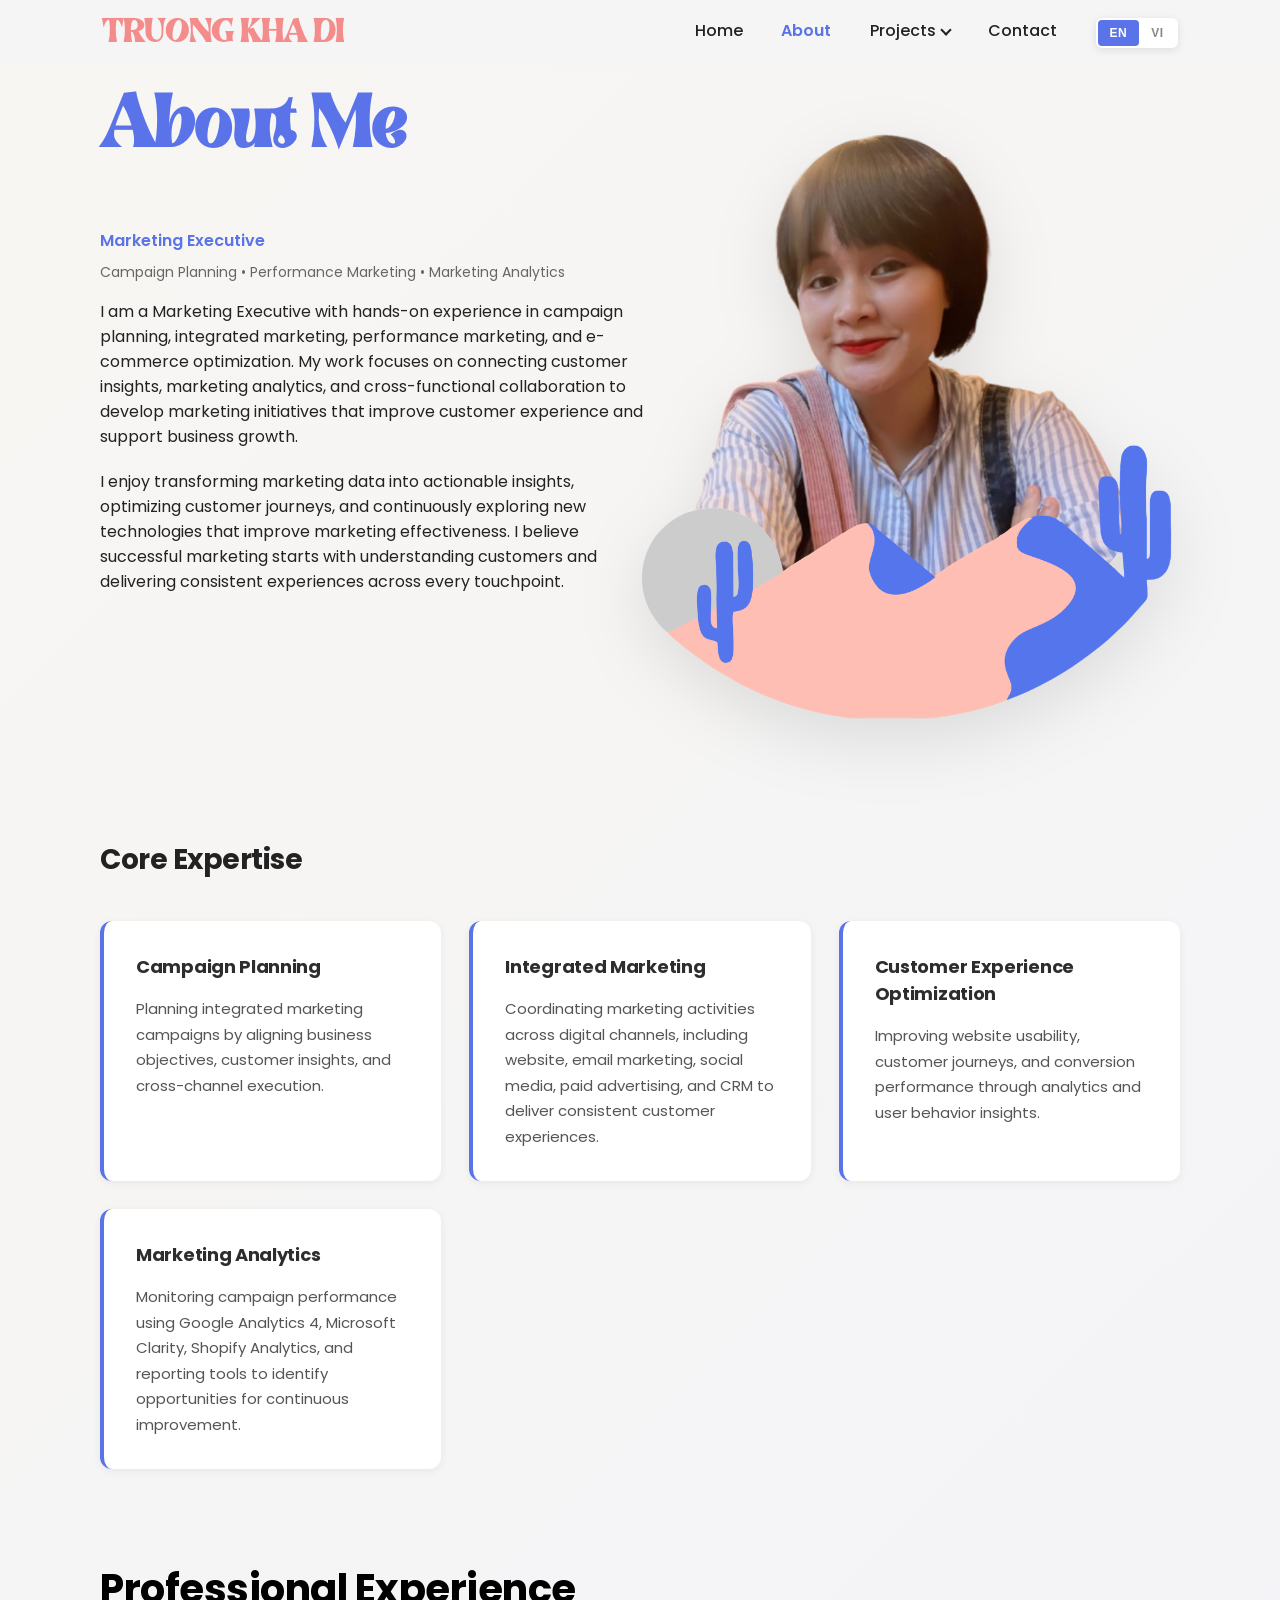
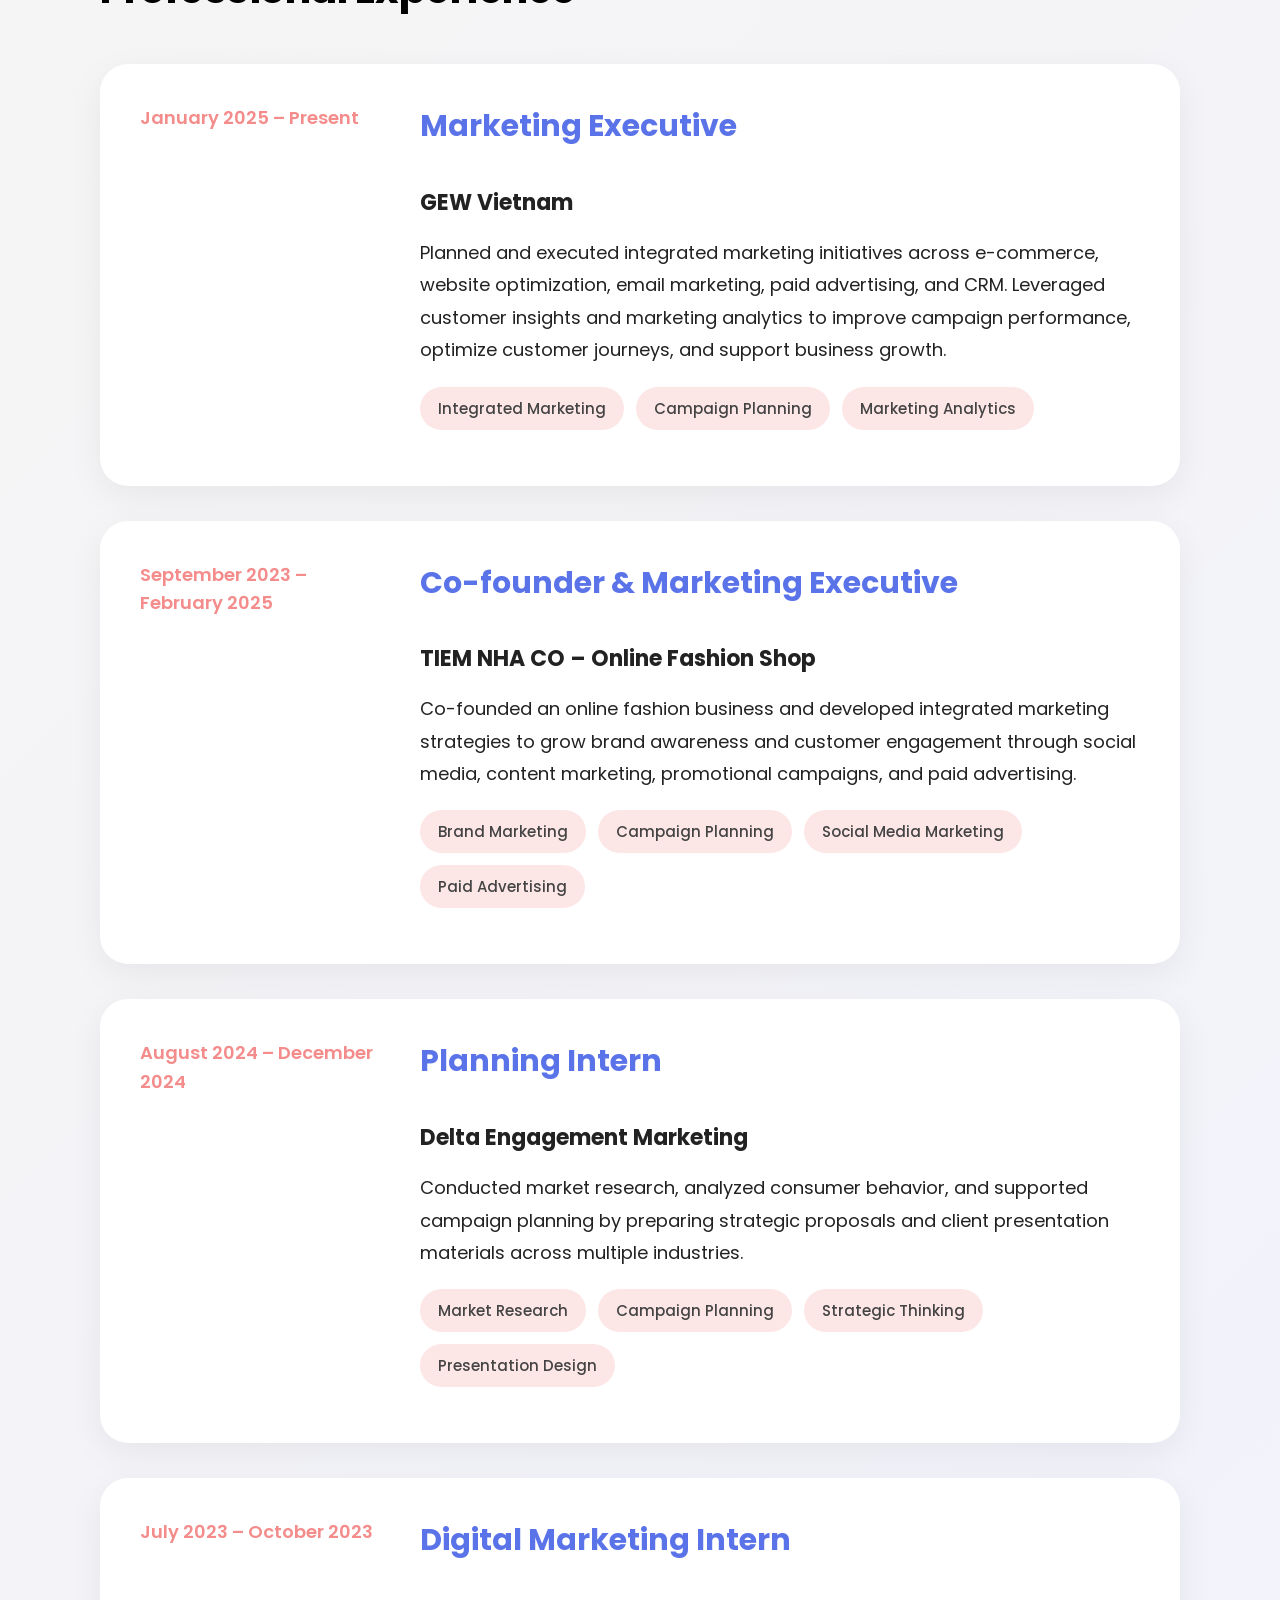
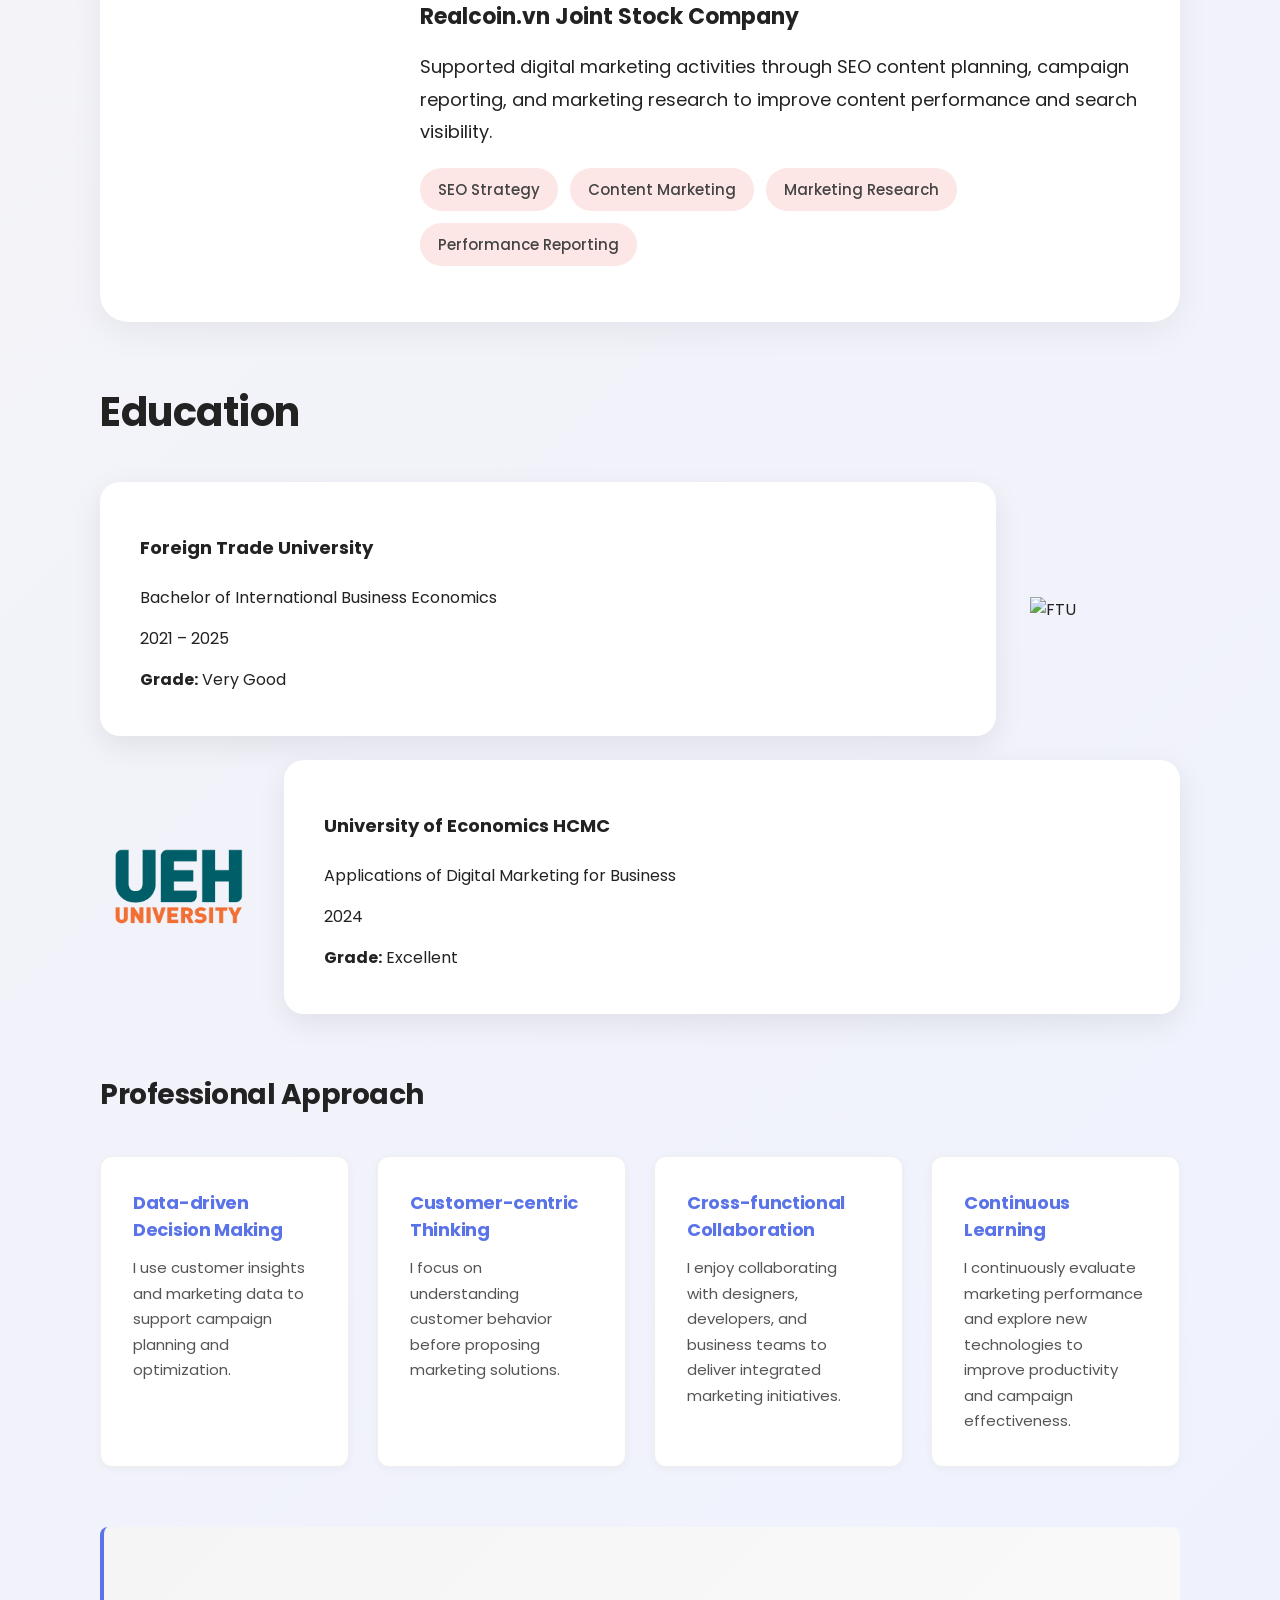
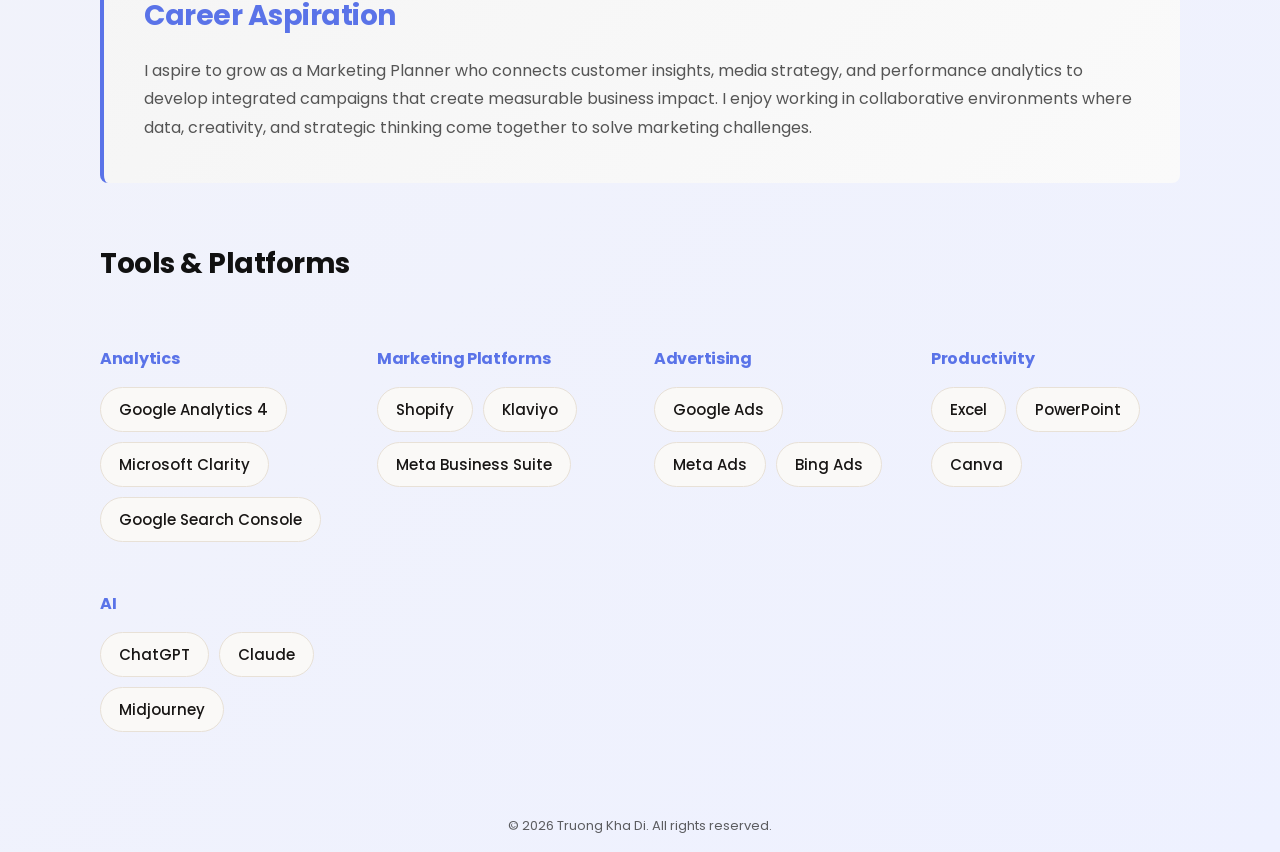
==== html/About.html @ b9c8479e "Add multilingual logo support - display "TRƯƠNG KHẢ DI" in Vietnamese - Added nav.logo to translatio" ====
<!DOCTYPE html>
<html lang="en">

<head>
    <meta charset="UTF-8">
    <title>About | Truong Kha Di</title>
    <meta name="viewport" content="width=device-width, initial-scale=1.0">

    <link rel="stylesheet" href="../css/style.css">
    <link
        href="https://fonts.googleapis.com/css2?family=Playfair+Display:wght@600;800&family=Poppins:wght@300;400;500&display=swap"
        rel="stylesheet">
</head>

<body>

    <header class="header">
        <div class="logo" data-i18n="nav.logo">TRUONG KHA DI</div>
        <nav>
            <a href="../index.html" data-i18n="nav.home">Home</a>
            <a href="About.html" class="active" data-i18n="nav.about">About</a>

            <div class="nav-dropdown">
                <a href="Projects.html" data-i18n="nav.work">Work</a>
                <div class="dropdown-menu">
                    <a href="project/ai-image-creation.html" data-i18n="projects.aiImage">AI Image Creation</a>
                    <a href="project/brand-marketing.html" data-i18n="projects.brandMarketing">Brand Marketing</a>
                    <a href="project/email-marketing.html" data-i18n="projects.emailMarketing">Email Marketing</a>
                    <a href="project/shopify-ux.html" data-i18n="projects.shopifyUx">Shopify &amp; UX/UI</a>
                    <a href="project/meta-marketing.html" data-i18n="projects.metaMarketing">Meta Marketing</a>
                    <a href="project/brand-activation-planning.html" data-i18n="projects.brandActivation">Brand
                        Activation Planning</a>
                </div>
            </div>

            <a href="Contact.html" data-i18n="nav.contact">Contact</a>

            <div class="language-toggle">
                <button id="lang-en" class="active" onclick="window.i18n.setLanguage('en')">EN</button>
                <button id="lang-vi" onclick="window.i18n.setLanguage('vi')">VI</button>
            </div>
        </nav>
    </header>

    <section class="page-section about-page">
        <h1 class="page-title" data-i18n="about.title">About Me</h1>

        <!-- 2. DESCRIPTION + IMAGE -->
        <div class="about-highlight">
            <p class="role" data-i18n="hero.role">Marketing Executive</p>
            <p class="skills" data-i18n="hero.skills">Campaign Planning • Performance Marketing • Marketing Analytics</p>
        </div>

        <section class="about-container">
            <div class="about-text">
                <p data-i18n="about.intro">
                    I am a Marketing Executive specializing in e-commerce, digital marketing, and AI-powered content
                    creation. I enjoy combining creativity with data to build marketing strategies that improve customer
                    experience, strengthen brand presence, and drive measurable business growth.
                </p>

                <p data-i18n="about.experience">
                    My experience spans Shopify management, SEO, email marketing, Meta advertising, campaign planning,
                    and AI-generated visual content. I enjoy learning new technologies and continuously exploring better
                    ways to help brands communicate and grow.
                </p>
            </div>

            <div class="about-img">
                <img src="../images/about.png" alt="About Me">
            </div>
        </section>

        <!-- 3. CORE EXPERTISE -->
        <section class="core-expertise">
            <h3 data-i18n="about.coreExpertise">Core Expertise</h3>

            <div class="expertise-grid">
                <div class="expertise-card">
                    <h4 data-i18n="about.campaignPlanning">Campaign Planning</h4>
                    <p data-i18n="about.campaignPlanningDesc">Planning integrated marketing campaigns by aligning business objectives, customer insights, and cross-channel execution.</p>
                </div>

                <div class="expertise-card">
                    <h4 data-i18n="about.integratedMarketing">Integrated Marketing</h4>
                    <p data-i18n="about.integratedMarketingDesc">Coordinating marketing activities across digital channels, including website, email marketing, social media, paid advertising, and CRM to deliver consistent customer experiences.</p>
                </div>

                <div class="expertise-card">
                    <h4 data-i18n="about.customerExperience">Customer Experience Optimization</h4>
                    <p data-i18n="about.customerExperienceDesc">Improving website usability, customer journeys, and conversion performance through analytics and user behavior insights.</p>
                </div>

                <div class="expertise-card">
                    <h4 data-i18n="about.marketingAnalytics">Marketing Analytics</h4>
                    <p data-i18n="about.marketingAnalyticsDesc">Monitoring campaign performance using Google Analytics 4, Microsoft Clarity, Shopify Analytics, and reporting tools to identify opportunities for continuous improvement.</p>
                </div>
            </div>
        </section>

        <!-- 4. PROFESSIONAL EXPERIENCE (moved up) -->
        <section class="experience">
            <h3 data-i18n="about.professionalExperience">Professional Experience</h3>

            <div class="experience-list">
                <!-- WIGI HAIR -->
                <div class="experience-card">
                    <div class="experience-date" data-i18n="experience.wigiHair.years">
                        January 2025 <br>–<br> Present
                    </div>

                    <div class="experience-content">
                        <h4 data-i18n="experience.wigiHair.role">Marketing Executive</h4>
                        <h5 data-i18n="experience.wigiHair.company">GEW Vietnam</h5>

                        <p data-i18n="experience.wigiHair.description">
                            Planned and executed integrated marketing activities across e-commerce, paid media, website optimization, and CRM. Leveraged marketing analytics and customer behavior insights to optimize campaign performance, improve customer experience, and support business growth.
                        </p>

                        <ul class="experience-skills-wigi">
                            <li>Campaign Planning</li>
                            <li>E-commerce Optimization</li>
                            <li>Marketing Analytics</li>
                        </ul>
                    </div>
                </div>
                <!-- TIEM NHA CO -->
                <div class="experience-card">
                    <div class="experience-date" data-i18n="experience.tiemNhaCo.years">
                        September 2023 <br>–<br> February 2025
                    </div>

                    <div class="experience-content">
                        <h4 data-i18n="experience.tiemNhaCo.role">Co-founder & Marketing Executive</h4>
                        <h5 data-i18n="experience.tiemNhaCo.company">TIEM NHA CO – Online Fashion Shop</h5>

                        <p data-i18n="experience.tiemNhaCo.description">
                            Co-founded and grew an online fashion business by leading marketing strategy, content planning, Facebook marketing, promotional campaigns, and day-to-day e-commerce operations to strengthen brand awareness and customer engagement.
                        </p>

                        <ul class="experience-skills-tiemNhaCo">
                            <li>Facebook & Instagram Growth</li>
                            <li>Content Marketing</li>
                            <li>Paid Advertising</li>
                            <li>Campaign Planning</li>
                        </ul>
                    </div>
                </div>

                <!-- DELTA -->
                <div class="experience-card">
                    <div class="experience-date" data-i18n="experience.delta.years">
                        August 2024 <br>–<br> December 2024
                    </div>

                    <div class="experience-content">
                        <h4 data-i18n="experience.delta.role">Planning Intern</h4>
                        <h5 data-i18n="experience.delta.company">Delta Engagement Marketing</h5>

                        <p data-i18n="experience.delta.description">
                            Conducted market research, analyzed consumer insights, and supported the development of campaign proposals and presentation materials for clients across multiple industries.
                        </p>

                        <ul class="experience-skills-delta">
                            <li>Market Research</li>
                            <li>Campaign Planning</li>
                            <li>Client Proposal</li>
                            <li>Presentation Design</li>
                        </ul>
                    </div>
                </div>

                <!-- REALCOIN -->
                <div class="experience-card">
                    <div class="experience-date" data-i18n="experience.realcoin.years">
                        July 2023 <br>–<br> October 2023
                    </div>

                    <div class="experience-content">
                        <h4 data-i18n="experience.realcoin.role">Digital Marketing Intern</h4>
                        <h5 data-i18n="experience.realcoin.company">Realcoin.vn Joint Stock Company</h5>

                        <p data-i18n="experience.realcoin.description">
                            Produced SEO-focused content, monitored campaign performance, and supported digital marketing activities through content planning and data analysis.
                        </p>

                        <ul class="experience-skills-realcoin">
                            <li>SEO Content</li>
                            <li>Data Analysis</li>
                            <li>Content Writing</li>
                            <li>Marketing Research</li>
                        </ul>
                    </div>
                </div>

            </div>
        </section>

        <!-- 5. EDUCATION -->
        <section class="education">
            <h3 data-i18n="education.title">Education</h3>

            <div class="education-row">
                <div class="education-content">
                    <h4 data-i18n="education.ftu.name">Foreign Trade University</h4>
                    <p data-i18n="education.ftu.degree">Bachelor of International Business Economics</p>
                    <span data-i18n="education.ftu.years">2021 – 2025</span>
                    <p class="grade"><strong data-i18n="other.grade">Grade:</strong> <span
                            data-i18n="education.ftu.grade">Very Good</span></p>
                </div>

                <div class="education-logo">
                    <img src="../images/ftu-logo.png" alt="FTU">
                </div>
            </div>

            <div class="education-row reverse">
                <div class="education-content">
                    <h4 data-i18n="education.ueh.name">University of Economics HCMC</h4>
                    <p data-i18n="education.ueh.degree">Applications of Digital Marketing for Business</p>
                    <span data-i18n="education.ueh.years">2024</span>
                    <p class="grade"><strong data-i18n="other.grade">Grade:</strong> <span
                            data-i18n="education.ueh.grade">Excellent</span></p>
                </div>

                <div class="education-logo">
                    <img src="../images/ueh-logo.png" alt="UEH">
                </div>
            </div>
        </section>

        <!-- 6. HOW I WORK -->
        <section class="how-i-work">
            <h3 data-i18n="about.howIWork">How I Work</h3>

            <div class="how-i-work-grid">
                <div class="how-i-work-card">
                    <h4 data-i18n="about.dataInformedThinking">Data-informed Thinking</h4>
                    <p data-i18n="about.dataInformedThinkingDesc">I use customer and campaign data to support marketing decisions.</p>
                </div>

                <div class="how-i-work-card">
                    <h4 data-i18n="about.customerFirstMindset">Customer-first Mindset</h4>
                    <p data-i18n="about.customerFirstMindsetDesc">I focus on understanding customer behavior before proposing solutions.</p>
                </div>

                <div class="how-i-work-card">
                    <h4 data-i18n="about.crossFunctionalCollaboration">Cross-functional Collaboration</h4>
                    <p data-i18n="about.crossFunctionalCollaborationDesc">I enjoy working with designers, developers, and business teams to deliver integrated campaigns.</p>
                </div>

                <div class="how-i-work-card">
                    <h4 data-i18n="about.continuousImprovement">Continuous Improvement</h4>
                    <p data-i18n="about.continuousImprovementDesc">I continuously evaluate campaign performance and explore new technologies to improve marketing effectiveness.</p>
                </div>
            </div>
        </section>

        <!-- 7. CAREER ASPIRATION -->
        <section class="career-aspiration">
            <h3 data-i18n="about.careerAspiration">Career Aspiration</h3>
            <p data-i18n="about.careerAspirationDesc">I aspire to grow as a Marketing Planner who connects customer insights, media strategy, and performance analytics to develop integrated campaigns that create measurable business impact. I enjoy working in collaborative environments where data, creativity, and strategic thinking come together to solve marketing challenges.</p>
        </section>

        <!-- 8. TOOLS & PLATFORMS -->
        <section class="software">
            <h3 data-i18n="software.title">Tools & Platforms</h3>

            <div class="software-grid">

                <!-- Analytics -->
                <div class="software-category">
                    <h4 data-i18n="software.analytics">Analytics</h4>
                    <div class="tool-tags">
                        <span class="tool-tag">Google Analytics 4</span>
                        <span class="tool-tag">Microsoft Clarity</span>
                        <span class="tool-tag">Google Search Console</span>
                    </div>
                </div>

                <!-- Marketing Platforms -->
                <div class="software-category">
                    <h4 data-i18n="software.marketingPlatforms">Marketing Platforms</h4>
                    <div class="tool-tags">
                        <span class="tool-tag">Shopify</span>
                        <span class="tool-tag">Klaviyo</span>
                        <span class="tool-tag">Meta Business Suite</span>
                    </div>
                </div>

                <!-- Advertising -->
                <div class="software-category">
                    <h4 data-i18n="software.advertising">Advertising</h4>
                    <div class="tool-tags">
                        <span class="tool-tag">Google Ads</span>
                        <span class="tool-tag">Meta Ads</span>
                        <span class="tool-tag">Bing Ads</span>
                    </div>
                </div>

                <!-- Productivity -->
                <div class="software-category">
                    <h4 data-i18n="software.productivity">Productivity</h4>
                    <div class="tool-tags">
                        <span class="tool-tag">Excel</span>
                        <span class="tool-tag">PowerPoint</span>
                        <span class="tool-tag">Canva</span>
                    </div>
                </div>

                <!-- AI -->
                <div class="software-category">
                    <h4 data-i18n="software.ai">AI</h4>
                    <div class="tool-tags">
                        <span class="tool-tag">ChatGPT</span>
                        <span class="tool-tag">Claude</span>
                        <span class="tool-tag">Midjourney</span>
                    </div>
                </div>

            </div>
        </section>

    </section>

    <footer data-i18n="footer.copyright">
        © 2026 Truong Kha Di. All rights reserved.
    </footer>

    <script src="../js/i18n.js"></script>
    <script src="../js/script.js"></script>

</body>

</html>
---- css/style.css ----
@import url('https://fonts.googleapis.com/css2?family=Poppins:wght@400;500;600;700&family=Roboto:wght@400;500;600;700&family=Noto+Sans:wght@400;500;600;700&family=Noto+Sans+JP:wght@400;500;600;700&display=swap');

@font-face {
    font-family: 'Brasika';
    src: url('../font/DFVN Brasika Display.otf') format('opentype');
    font-weight: normal;
    font-style: normal;
}

/* Vietnamese font support */
html[data-language="vi"],
html[lang="vi"] {
    font-family: 'Roboto', -apple-system, BlinkMacSystemFont, 'Segoe UI', 'Helvetica Neue', Arial, sans-serif;
}

html[data-language="vi"] body,
html[lang="vi"] body {
    font-family: 'Roboto', -apple-system, BlinkMacSystemFont, 'Segoe UI', 'Helvetica Neue', Arial, sans-serif;
}

html[data-language="vi"] h1,
html[data-language="vi"] h2,
html[data-language="vi"] h3,
html[data-language="vi"] h4,
html[data-language="vi"] h5,
html[data-language="vi"] h6,
html[lang="vi"] h1,
html[lang="vi"] h2,
html[lang="vi"] h3,
html[lang="vi"] h4,
html[lang="vi"] h5,
html[lang="vi"] h6 {
    font-family: 'Roboto', -apple-system, BlinkMacSystemFont, 'Segoe UI', 'Helvetica Neue', Arial, sans-serif;
}

/* Keep Brasika font for these specific elements */
html[data-language="vi"] .logo,
html[lang="vi"] .logo,
html[data-language="vi"] .page-section .page-title,
html[lang="vi"] .page-section .page-title,
html[data-language="vi"] .contact-page .page-title,
html[lang="vi"] .contact-page .page-title,
html[data-language="vi"] .about-page .page-title,
html[lang="vi"] .about-page .page-title,
html[data-language="vi"] .portfolio-stack h1,
html[lang="vi"] .portfolio-stack h1,
html[data-language="vi"] .portfolio-stack h2,
html[lang="vi"] .portfolio-stack h2,
html[data-language="vi"] .portfolio-stack h3,
html[lang="vi"] .portfolio-stack h3 {
    font-family: 'Brasika', sans-serif !important;
}

.header {
    position: fixed;
    top: 0;
    left: 0;
    width: 100%;
    z-index: 9999;

    background: #f5f5f5;

    display: flex;
    justify-content: space-between;
    align-items: center;

    padding: 10px 8%;
    box-sizing: border-box;
}

body {
    padding-top: 50px;
}

@media (max-width: 768px) {

    .header {
        padding: 12px 16px 12px 0;
        flex-direction: column;
        align-items: flex-start;
        gap: 12px;
        background: #f5f5f5;
    }

    .logo {
        font-size: 18px;
        width: 100%;
        padding-left: 16px;
        margin: 0;
    }

    nav {
        display: flex;
        gap: 10px;
        flex-wrap: nowrap;
        width: 100%;
        margin: 0;
        padding-left: 16px;
        margin-bottom: 0;
        font-size: 13px;
        justify-content: flex-start;
    }

    nav a {
        white-space: nowrap;
        font-size: 13px;
        padding: 0 6px;
    }

    .nav-dropdown > a {
        gap: 4px;
    }

    body {
        padding-top: 140px;
    }

    /* Mobile dropdown flows inline instead of floating */
    .nav-dropdown {
        width: auto;
    }

    .dropdown-menu {
        position: static;
        min-width: 0;
        margin-top: 0;
        box-shadow: none;
        background: transparent;
        padding: 0;

        max-height: 0;
        overflow: hidden;
        opacity: 1;
        visibility: visible;
        transform: none;
        transition: max-height 0.3s ease;
    }

    .nav-dropdown.open .dropdown-menu {
        max-height: 500px;
        transform: none;
    }

    .dropdown-menu a {
        padding: 6px 0 6px 14px;
        font-size: 14px;
    }

    .dropdown-menu a:hover {
        background: transparent;
        color: #5a73e8;
    }
}

* {
    box-sizing: border-box;
    padding: 0;
}

img {
    max-width: 100%;
    display: block;
}

body {
    margin: 0;
    font-family: 'Poppins', sans-serif;
    background: linear-gradient(135deg, #f8f6f2, #eef1ff);
    color: #222;
    overflow-x: hidden;
    min-height: 100vh;
    display: flex;
    flex-direction: column;
}

html[data-language="vi"] body,
html[lang="vi"] body {
    font-family: 'Roboto', sans-serif !important;
}

/* HEADER */
header {
    display: grid;
    grid-template-columns: 1fr auto;
    align-items: center;
    padding: 30px clamp(20px, 4vw, 50px);
}

nav {
    display: flex;
    gap: clamp(16px, 3vw, 40px);
    flex-wrap: wrap;
    justify-content: flex-end;
}

.logo {
    font-family: 'Brasika';
    font-size: 26px;
    font-weight: 800;
    color: #f58c8c;
    padding-left: 0;
}

nav a {
    text-decoration: none;
    color: #222;
    font-weight: 500;
    padding-right: 0;
    white-space: nowrap;
}

nav a:hover {
    color: #5a73e8;
}

/* ACTIVE NAV STATE */
nav a.active,
.nav-dropdown > a.active {
    color: #5a73e8;
    font-weight: 600;
}

/* WORK DROPDOWN */
.nav-dropdown {
    position: relative;
}

.nav-dropdown > a {
    display: inline-flex;
    align-items: center;
    gap: 6px;
    cursor: pointer;
}

.nav-dropdown > a::after {
    content: "";
    width: 6px;
    height: 6px;
    border-right: 2px solid currentColor;
    border-bottom: 2px solid currentColor;
    transform: rotate(45deg);
    transition: transform 0.3s ease;
}

.dropdown-menu {
    position: absolute;
    top: 100%;
    left: 0;
    min-width: 220px;
    background: #f5f5f5;
    border-radius: 12px;
    box-shadow: 0 15px 40px rgba(0, 0, 0, 0.12);
    padding: 8px 0;
    margin-top: 12px;

    display: flex;
    flex-direction: column;

    opacity: 0;
    visibility: hidden;
    transform: translateY(-8px);
    transition: opacity 0.3s ease, transform 0.3s ease, visibility 0.3s;
    z-index: 10000;
}

.dropdown-menu a {
    padding: 10px 20px;
    white-space: nowrap;
    font-weight: 500;
}

.dropdown-menu a:hover {
    background: #eef1ff;
}

/* Desktop: open on hover */
@media (min-width: 769px) {
    .nav-dropdown:hover .dropdown-menu {
        opacity: 1;
        visibility: visible;
        transform: translateY(0);
    }

    .nav-dropdown:hover > a::after {
        transform: rotate(-135deg);
    }
}

/* Mobile: open when toggled via class */
.nav-dropdown.open .dropdown-menu {
    opacity: 1;
    visibility: visible;
    transform: translateY(0);
}

.nav-dropdown.open > a::after {
    transform: rotate(-135deg);
}

/* HERO */
.hero {
    display: grid;
    grid-template-columns: minmax(360px, 0.85fr) minmax(0, 1.15fr);
    align-items: center;
    min-height: 90vh;
    margin: 0 auto;
    max-width: 1360px;
    gap: clamp(12px, 2vw, 32px);
    padding: 0 clamp(20px, 3vw, 44px) 20px;
}

.hero-text {
    display: flex;
    flex-direction: column;
    gap: 24px;
    width: 100%;
    max-width: 640px;
    justify-self: start;
    transform: translateY(0px);
}

.portfolio-stack {
    display: flex;
    flex-direction: column;
    width: 100%;
    max-width: 100%;
}

.portfolio-stack h1,
.portfolio-stack h2,
.portfolio-stack h3 {
    font-family: 'Brasika';
    font-size: clamp(56px, 5.8vw, 104px);
    line-height: 1.0;
    margin: 0;
    white-space: nowrap;
}

.portfolio-stack h1 {
    color: #f58c8c;
}

.portfolio-stack h2 {
    color: transparent;
    -webkit-text-stroke: 2px #7c8df0;
    margin-top: 18px;
}

.portfolio-stack h3 {
    color: transparent;
    -webkit-text-stroke: 2px #7c8df0;
    margin-top: 18px;
}

.description {
    font-size: 16px;
    line-height: 1.6;
    margin: 0;
}

.hero-highlight {
    display: flex;
    flex-direction: column;
    gap: 8px;
    margin: 8px 0;
}

.hero-highlight .role {
    font-size: 16px;
    font-weight: 600;
    margin: 0;
    color: #5a73e8;
}

.hero-highlight .skills {
    font-size: 14px;
    line-height: 1.6;
    margin: 0;
    color: #666;
}

.btn {
    display: inline-flex;
    justify-content: center;
    width: 100%;
    max-width: 640px;

    padding: 12px 30px;
    background: #5a73e8;
    color: white;

    text-decoration: none;
    border-radius: 30px;
    text-align: center;
    font-weight: bold;
    transition: 0.3s;
}

.btn:hover {
    background: #f58c8c;
    font-weight: bold;
}

.hero-img {
    justify-self: center;
    align-self: center;
    max-width: 460px;
    width: 100%;
    transform: translate(8px, 0px);
}

.hero-img img {
    width: 100%;
    height: auto;
    object-fit: contain;
    margin-top: 15px;
}

footer {
    padding: 12px clamp(20px, 4vw, 50px) 16px;
    text-align: center;
    color: rgba(34, 34, 34, 0.72);
    font-size: 13px;
    margin-top: auto;
    width: 100%;
}

/* PAGE GENERAL */
.page-section {
    padding: 50px 100px 0px;
}

.page-section .page-title {
    font-family: 'Brasika';
    font-size: 60px;
    margin-bottom: 16px;
    color: #5a73e8;
    transform: translateY(-28px);
    margin-top: 0px;
}

.contact-page {
    padding: 50px 100px 12px;
}

.contact-page .page-title {
    margin-bottom: 16px;
    transform: translateY(-28px);
}

.about-page {
    padding: 50px 100px 12px;
}

.about-page .page-title {
    margin-bottom: 16px;
    transform: translateY(-28px);
}

/* ABOUT */
.about-container {
    display: grid;
    grid-template-columns: 1.05fr 0.95fr;
    gap: 36px;
    align-items: start;
}

.about-text p {
    margin-bottom: 20px;
}

.about-highlight {
    display: flex;
    flex-direction: column;
    gap: 8px;
    margin-top: 24px;
}

.about-highlight .role {
    font-size: 16px;
    font-weight: 600;
    margin: 0;
    color: #5a73e8;
}

.about-highlight .skills {
    font-size: 14px;
    line-height: 1.6;
    margin: 0;
    color: #666;
}

.skills ul {
    list-style: none;
    padding: 0;
}

.skills li {
    margin-bottom: 10px;
    background: #f58c8c;
    color: white;
    padding: 8px 15px;
    display: inline-block;
    border-radius: 20px;
    margin-right: 10px;
}

.about-img img {
    width: min(100%, 840px);
    border-radius: 0;
    box-shadow: none;
    filter: drop-shadow(0 18px 28px rgba(0, 0, 0, 0.10));
    height: auto;
    object-fit: contain;
    transform: translate(-30px, -150px) scale(1.18);
    transform-origin: top center;
}

/* PROJECTS */
.projects-grid {
    display: grid;
    grid-template-columns: repeat(3, 1fr);
    gap: 40px;
}

.project-card {
    background: white;
    padding: 30px;
    border-radius: 20px;
    box-shadow: 0 15px 40px rgba(0, 0, 0, 0.08);
    transition: 0.3s;
}

.project-card:hover {
    transform: translateY(-10px);
}

.project-card h3 {
    color: #f58c8c;
}

/* CONTACT */
.contact-container {
    display: grid;
    grid-template-columns: 1fr 1fr;
    gap: 60px;
    align-items: start;
}

.contact-info h2 {
    margin-bottom: 20px;
}

.info-item {
    margin-bottom: 20px;
}

.social-links a {
    display: inline-block;
    margin-right: 15px;
    text-decoration: none;
    color: #5a73e8;
    font-weight: 500;
}

.social-links a:hover {
    color: #f58c8c;
}

.email-link {
    text-decoration: none;
    color: #5a73e8;
    font-weight: 500;
    transition: color 0.3s ease;
}

.email-link:hover {
    color: #f58c8c;
}

/* FORM */
.contact-form form {
    display: flex;
    flex-direction: column;
}

.contact-form input,
.contact-form textarea {
    margin-bottom: 20px;
    padding: 15px;
    border-radius: 15px;
    border: 1px solid #ddd;
    font-family: 'Poppins', sans-serif;
}

html[data-language="vi"] .contact-form input,
html[data-language="vi"] .contact-form textarea,
html[lang="vi"] .contact-form input,
html[lang="vi"] .contact-form textarea {
    font-family: 'Roboto', sans-serif !important;
}

.contact-form button {
    padding: 15px;
    border: none;
    border-radius: 30px;
    background: #5a73e8;
    color: white;
    font-size: 16px;
    cursor: pointer;
    transition: 0.3s;
}

.contact-form button:hover {
    background: #f58c8c;
}

@media (max-width: 1024px) {
    .hero {
        min-height: auto;
        padding: 0 clamp(20px, 3vw, 40px) 36px;
        gap: 28px;
    }

    .hero-text {
        max-width: 100%;
        gap: 20px;
        transform: none;
    }

    .hero-img img {
        width: min(100%, 460px);
    }

    .page-section {
        padding: 64px clamp(20px, 4vw, 48px);
    }

    .contact-page {
        padding: 24px clamp(20px, 4vw, 48px) 12px;
    }

    .contact-page .page-title {
        margin-bottom: 14px;
        transform: translateY(-22px);
    }

    .about-page {
        padding: 24px clamp(20px, 4vw, 48px) 12px;
    }

    .about-page .page-title {
        margin-bottom: 14px;
        transform: translateY(-22px);
    }

    .about-container,
    .contact-container {
        gap: 40px;
    }

    .projects-grid {
        grid-template-columns: repeat(2, minmax(0, 1fr));
    }
}

@media (max-width: 768px) {
    header {
        grid-template-columns: 1fr;
        justify-items: center;
        gap: 14px;
        padding: 22px 16px;
    }

    nav {
        justify-content: center;
        gap: 14px 22px;
    }

    .logo {
        font-size: 24px;
    }

    .hero {
        grid-template-columns: 1fr;
        gap: 28px;
        padding: 24px 16px 44px;
        text-align: center;
    }

    .hero-text {
        width: 100%;
        align-items: center;
        text-align: center;
        margin: 0 auto;
        transform: none;
    }

    .portfolio-stack {
        align-items: center;
        text-align: center;
    }

    .portfolio-stack h1,
    .portfolio-stack h2,
    .portfolio-stack h3 {
        font-size: clamp(40px, 12vw, 72px);
        white-space: normal;
        width: 100%;
        text-align: center;
    }

    .description {
        max-width: 36ch;
    }

    .btn {
        align-self: center;
        width: 100%;
        max-width: 360px;
    }

    .hero-img {
        justify-self: center;
        transform: none;
    }

    .hero-img img {
        width: min(92vw, 420px);
    }

    .page-section {
        padding: 16px 16px;
    }

    .contact-page {
        padding: 16px 16px 10px;
    }

    .page-title {
        font-size: clamp(34px, 8vw, 52px);
        margin-bottom: 28px;
    }

    .contact-page .page-title {
        margin-bottom: 12px;
        transform: translateY(-16px);
    }

    .about-page {
        padding: 16px 16px 10px;
    }

    .about-page .page-title {
        margin-bottom: 12px;
        transform: translateY(-16px);
    }

    .about-container,
    .contact-container,
    .projects-grid {
        grid-template-columns: 1fr;
    }

    .about-img {
        justify-self: center;
    }

    .about-img img {
        width: min(100%, 560px);
        transform: translateY(-30px) scale(1.02);
    }

    .skills li {
        margin-right: 8px;
        margin-bottom: 8px;
    }

    .social-links {
        display: flex;
        flex-wrap: wrap;
        gap: 12px 18px;
    }

    .social-links a {
        margin-right: 0;
    }

    .project-card {
        padding: 24px;
    }
}

/* CORE EXPERTISE */
.core-expertise {
    margin-top: 60px;
    margin-bottom: 60px;
}

.core-expertise h3 {
    font-size: 28px;
    font-weight: 700;
    margin-bottom: 40px;
    letter-spacing: -0.5px;
}

.expertise-grid {
    display: grid;
    grid-template-columns: repeat(auto-fit, minmax(260px, 1fr));
    gap: 28px;
}

.expertise-card {
    padding: 32px;
    border: none;
    border-radius: 12px;
    background: #ffffff;
    border-left: 4px solid #5a73e8;
    box-shadow: 0 2px 8px rgba(0, 0, 0, 0.06);
    transition: all 0.3s ease;
}

.expertise-card:hover {
    box-shadow: 0 8px 16px rgba(0, 0, 0, 0.1);
    transform: translateY(-2px);
}

.expertise-card h4 {
    font-size: 18px;
    font-weight: 700;
    margin: 0 0 16px 0;
    color: #2d2d2d;
    letter-spacing: -0.3px;
}

.expertise-card p {
    font-size: 15px;
    line-height: 1.7;
    margin: 0;
    color: #555;
}

/* HOW I WORK */
.how-i-work {
    margin-top: 60px;
    margin-bottom: 60px;
}

.how-i-work h3 {
    font-size: 28px;
    font-weight: 700;
    margin-bottom: 40px;
    letter-spacing: -0.5px;
}

.how-i-work-grid {
    display: grid;
    grid-template-columns: repeat(auto-fit, minmax(240px, 1fr));
    gap: 28px;
}

.how-i-work-card {
    padding: 32px;
    background: #ffffff;
    border-radius: 12px;
    border: 1px solid #f0f0f0;
    box-shadow: 0 2px 8px rgba(0, 0, 0, 0.04);
    transition: all 0.3s ease;
    display: flex;
    flex-direction: column;
    align-items: flex-start;
}

.how-i-work-card:hover {
    box-shadow: 0 8px 16px rgba(90, 115, 232, 0.12);
    border-color: #5a73e8;
}

.how-i-work-card h4 {
    font-size: 18px;
    font-weight: 700;
    margin: 0 0 12px 0;
    color: #5a73e8;
    letter-spacing: -0.3px;
}

.how-i-work-card p {
    font-size: 15px;
    line-height: 1.7;
    margin: 0;
    color: #555;
    text-align: left;
}

/* CAREER ASPIRATION */
.career-aspiration {
    margin-top: 60px;
    margin-bottom: 60px;
    padding: 40px;
    background: linear-gradient(135deg, #f5f5f5 0%, #fafafa 100%);
    border-left: 4px solid #5a73e8;
    border-radius: 8px;
}

.career-aspiration h3 {
    font-size: 28px;
    font-weight: 700;
    margin-bottom: 20px;
    letter-spacing: -0.5px;
    color: #5a73e8;
}

.career-aspiration p {
    font-size: 16px;
    line-height: 1.8;
    margin: 0;
    color: #555;
}

.education {
    margin-top: 60px;
    margin-bottom: 60px;
}

.education h3 {
    font-size: 28px;
    font-weight: 700;
    margin-bottom: 40px;
    letter-spacing: -0.5px;
}

.education-row {
    display: grid;
    /* <-- DÒNG QUAN TRỌNG NHẤT */
    grid-template-columns: 1fr 160px;
    gap: 24px;
    align-items: center;
    margin-bottom: 24px;
}

.education-row.reverse {
    grid-template-columns: 160px 1fr;
    /* cột logo (160px) ra trước */
}

.education-row.reverse .education-content {
    grid-column: 2;
    /* đẩy nội dung sang cột 2 (bên phải) */
}

.education-row.reverse .education-logo {
    grid-column: 1;
    /* đẩy logo sang cột 1 (bên trái) */
    grid-row: 1;
}

.education-logo {
    display: flex;
    align-items: center;
    justify-content: center;
}

.education-logo img {
    width: 140px;
    /* trước là 180px -> thu nhỏ cho cân đối */
    height: auto;
    /* chiều cao tự co theo chiều rộng, không méo ảnh */
    object-fit: contain;
}

.education-content {
    background: #fff;
    padding: 28px 40px;
    border-radius: 20px;
    box-shadow: 0 10px 30px rgba(0, 0, 0, 0.08);
    width: 100%;
}

.education-content h4 {
    font-weight: bold;
    font-size: 18px;
}
.education h3 {
    font-size: 40px;
    font-weight: 700;
}
/* Mobile */
@media (max-width: 768px) {

    .education-row,
    .education-row.reverse {
        display: flex;
        flex-direction: column;
        /* xếp dọc: logo trên, chữ dưới */
        align-items: center;
        /* căn giữa theo chiều ngang */
        gap: 16px;
        text-align: center;

        /* Biến cả hàng thành 1 thẻ trắng */
        background: #fff;
        /* nền trắng */
        padding: 28px 24px;
        /* đệm bên trong cho thoáng */
        border-radius: 20px;
        /* bo góc tròn */
        box-shadow: 0 10px 30px rgba(0, 0, 0, 0.08);
        /* đổ bóng nhẹ */
    }

    .education-logo {
        order: 1 !important;
    }

    .education-content {
        order: 2 !important;
        /* nội dung xuống dưới logo */
        width: 100%;

        background: none;
        /* bỏ nền trắng riêng */
        padding: 0;
        /* bỏ đệm riêng */
        border-radius: 0;
        /* bỏ bo góc riêng */
        box-shadow: none;
        /* bỏ bóng riêng */
    }

    .education-logo img {
        width: 110px;
        /* trước là 90px */
        height: auto;
        /* trước là 90px cố định -> gây méo ảnh */
    }

    .education-content h4 {
        font-weight: bold;
        font-size: 18px;
    }
    .education h3 { font-size: 30px; font-weight: 700; }
}

/* ===================================
   SKILLS SECTION
=================================== */

.skills-section {
    margin-top: 60px;
}

.skills-section h3 {
    font-size: 40px;
    font-weight: 700;
    margin-bottom: 30px;
    color: #111;
}

.skills-grid {
    display: grid;
    grid-template-columns: repeat(2, 1fr);
    gap: 25px;
}

.skills-block {
    background: #fff;
    border: 1px solid #ececec;
    border-radius: 18px;
    padding: 28px;
    box-shadow: 0 8px 30px rgba(0,0,0,0.04);
}

.skills-block h4 {
    font-size: 18px;
    font-weight: 600;
    margin-bottom: 20px;
    color: #111;
}

.skills-block ul {
    display: flex;
    flex-wrap: wrap;
    gap: 12px;
    list-style: none;
    padding: 0;
    margin: 0;
}

.skills-block li {
    background: #ffe5ee;
    color: #c24b78;
    border: 1px solid #ffd0df;
    border-radius: 999px;
    padding: 10px 16px;
    font-size: 14px;
    font-weight: 500;
    transition: all .3s ease;
}

.skills-block li:hover {
    transform: translateY(-2px);
    background: #ffd9e8;
}


/* ===================================
   SOFTWARE SECTION
=================================== */

.software {
    margin-top: 60px;
    margin-bottom: 60px;
}

.software h3 {
    font-size: 28px;
    font-weight: 700;
    margin-bottom: 40px;
    color: #111;
    letter-spacing: -0.5px;
}

.software-grid {
    display: grid;
    grid-template-columns: repeat(auto-fit, minmax(240px, 1fr));
    gap: 28px;
}

.software-category {
    padding: 0;
}

.software-category h4 {
    font-size: 16px;
    font-weight: 700;
    margin-bottom: 16px;
    color: #5a73e8;
    letter-spacing: -0.3px;
}

.tool-tags {
    display: flex;
    flex-wrap: wrap;
    gap: 10px;
}

.tool-tag {
    display: inline-block;
    padding: 8px 14px;
    background: #f5f5f5;
    border: 1px solid #e0e0e0;
    border-radius: 20px;
    font-size: 14px;
    color: #555;
    font-weight: 500;
    transition: all 0.3s ease;
}

.tool-tag:hover {
    background: #f58c8c;
    color: #2d2d2d;
    border-color: #f58c8c;
}

.software-list {
    display: grid;
    grid-template-columns: repeat(auto-fit, minmax(120px, 1fr));
    gap: 20px;
    list-style: none;
    padding: 0;
    margin: 0;
}

.software-list li {
    background: #fff;
    border: 1px solid #ececec;
    border-radius: 18px;
    padding: 20px;
    min-height: 120px;

    display: flex;
    flex-direction: column;
    align-items: center;
    justify-content: center;

    text-align: center;
    transition: .3s ease;
}

.software-list li:hover {
    transform: translateY(-4px);
}

.software-list img {
    width: 50px;
    height: 50px;
    object-fit: contain;
    margin-bottom: 12px;
}

.software-list span {
    display: block;
    width: 100%;

    font-size: 15px;
    font-weight: 500;
    color: #333;

    white-space: normal;
    word-break: break-word;
    overflow: visible;
}


/* ===================================
   EXPERIENCE
=================================== */

.experience {
    margin-top: 60px;
    margin-bottom: 60px;
}

.experience h3 {
    font-size: 28px;
    font-weight: 700;
    margin-bottom: 40px;
    letter-spacing: -0.5px;
}

.experience-grid {
    display: flex;
    flex-direction: column;
    gap: 24px;
}

.exp-row {
    display: grid;
    grid-template-columns: 160px 1fr;
    gap: 30px;
}

.exp-time {
    font-weight: 600;
    color: #888;
}

.exp-info h4 {
    margin: 0 0 8px;
    font-size: 18px;
    color: #111;
}

.exp-info p {
    margin: 0;
    color: #666;
    line-height: 1.7;
}
.skills-block h4 {
        margin-top:0px;
    }

/* ===================================
   MOBILE
=================================== */

@media (max-width: 768px) {

    .skills-grid {
        grid-template-columns: 1fr;
    }

    .skills-block h4 {
        margin-top:0px;
    }

    .software-list {
        grid-template-columns: repeat(3, 1fr);
    }

    .exp-row {
        grid-template-columns: 1fr;
        gap: 8px;
    }

    .skills-section h3,
    .software h3,
    .experience h3 {
        font-size: 30px;
    }

    .skills-block {
        padding: 22px;
    }

    .skills-block li {
        font-size: 13px;
        padding: 8px 14px;
    }

    .software-list img {
        width: 40px;
        height: 40px;
    }
}
/*=========================
      EXPERIENCE
=========================*/

.experience{
    margin-top:90px;
}

.experience h3{
    font-size:40px;
    margin-bottom:45px;
    color: #000;
}

.experience-list{
    display:flex;
    flex-direction:column;
    gap:35px;
}

.experience-card{

    display:grid;
    grid-template-columns:240px 1fr;

    gap:40px;

    background:#fff;

    padding:40px;

    border-radius:28px;

    box-shadow:0 10px 35px rgba(0,0,0,.06);
}

.experience-date{

    color:#f48c8c;

    font-weight:600;

    font-size:18px;

    line-height:1.6;
}

.experience-content h4{

    font-size:30px;

    color:#5a73e8;

    margin-bottom:8px;
    margin-top: 0px;
}

.experience-content h5{

    font-size:22px;

    margin-bottom:18px;

    color:#222;
}

.experience-content p{

    font-size:18px;

    line-height:1.8;

    margin-bottom:20px;
}

.experience-content ul{

    display:flex;

    flex-wrap:wrap;

    gap:12px;

    list-style:none;

    padding:0;
}

.experience-content li{

    background:#fde6e6;

    color:#444;

    padding:10px 18px;

    border-radius:999px;

    font-size:15px;

    font-weight:500;
}

/*=========================
        MOBILE
=========================*/

@media (max-width:768px){

.experience{

    margin-top:70px;
}

.experience h3{

    font-size:30px;

    margin-bottom:30px;
}

.experience-card{

    grid-template-columns:1fr;

    gap:18px;

    padding:28px;
}

.experience-date{

    font-size:16px;
}

.experience-content h4{

    font-size:24px;
    margin-top: 0px;
}

.experience-content h5{

    font-size:18px;
}

.experience-content p{

    font-size:16px;
}

.experience-content li{

    font-size:14px;

    padding:8px 14px;
}

}
/*========================
        WORK PAGE
========================*/

.page-subtitle{

    margin:0 auto 30px;
    text-align:center;
    color:#666;
    line-height:1.8;
    font-size:18px;
}

/*========================
    COMPANY SECTION
========================*/

.company-section{
    margin-bottom:100px;
}

.company-header{
    margin-bottom:40px;
    padding-bottom:20px;
    border-bottom:2px solid #ececec;
}

.company-header h2{

    font-family:'Poppins', sans-serif;

    font-size:40px;

    font-weight:700;

    color: #ed908b;

    margin:0 0 10px;

    letter-spacing:0.5px;

}

html[data-language="vi"] .company-header h2,
html[lang="vi"] .company-header h2 {
    font-family: 'Roboto', sans-serif !important;
}

.company-header span{

    display:block;

    font-size:18px;

    font-weight:500;

    color:#888;

}

/*========================
        GRID
========================*/

.work-grid{

    display:grid;

    grid-template-columns:repeat(auto-fit,minmax(320px,1fr));

    gap:35px;

}

/*========================
        CARD
========================*/

.work-card{

    background:#fff;

    border-radius:28px;

    padding:38px;

    box-shadow:0 12px 30px rgba(0,0,0,.05);

    display:flex;

    flex-direction:column;

    justify-content:space-between;

    transition:.3s;

}

.work-card:hover{

    transform:translateY(-8px);

}

.work-card h3{

    font-size:30px;

    color:#5a73e8;

    margin:0 0 20px;

    line-height:1.35;

    font-weight:700;

}

.work-card p{

    color:#555;

    line-height:1.9;

    margin-bottom:35px;

    flex:1;

}

.work-card a{

    text-decoration:none;

    color:#5a73e8;

    font-weight:600;

    transition:.3s;

}

.work-card a:hover{

    color:#f28a8a;

    padding-left:8px;

}

.work-card .capabilities{

    display:flex;

    flex-wrap:wrap;

    gap:8px;

    margin:24px 0;

}

.work-card .capabilities span{

    display:inline-block;

    font-size:12px;

    background:#f0f2ff;

    color:#5a73e8;

    padding:6px 12px;

    border-radius:6px;

    font-weight:500;

}

/*========================
        MOBILE
========================*/

@media (max-width:768px){


.page-subtitle{

    font-size:16px;

    margin-bottom:30px;

}

.company-section{

    margin-bottom:70px;

}

.company-header{

    margin-bottom:30px;

    padding-bottom:15px;
    

}

.company-header h2{

    font-size:30px;
    color: #ed908b;
}

.company-header span{

    font-size:15px;

}

.work-grid{

    grid-template-columns:1fr;

    gap:20px;

}

.work-card{

    padding:28px;

}

.work-card h3{

    font-size:24px;

}

.work-card p{

    font-size:15px;

}

}
/*==========================
CASE STUDY
==========================*/

.case-hero{

max-width:1400px;

margin:auto;

padding:80px 40px;

display:grid;

grid-template-columns:1fr 1fr;

gap:70px;

align-items:center;

}

.case-company{

display:inline-block;

font-size:18px;

font-weight:600;

color:#f28a8a;

margin-bottom:15px;

}

.case-info h1{

font-size:60px;

margin-bottom:25px;

}

.case-info p{

line-height:2;

color:#666;

}

.case-image img{

width:100%;

border-radius:25px;

box-shadow:0 20px 50px rgba(0,0,0,.08);

}

.case-section{

max-width:1400px;

margin:90px auto;

padding:0 40px;

}

.case-section h2{

font-size:40px;

margin-bottom:40px;

}

.responsibility-grid{

display:grid;

grid-template-columns:repeat(auto-fit,minmax(260px,1fr));

gap:30px;

}

.responsibility-card{

background:white;

padding:35px;

border-radius:25px;

box-shadow:0 10px 30px rgba(0,0,0,.05);

}

.responsibility-card h3{

color:#5a73e8;

margin-bottom:15px;

}

.tool-list{

display:flex;

flex-wrap:wrap;

gap:15px;

}

.tool-list span{

padding:10px 22px;

border-radius:999px;

background:#fde8e8;

}

.gallery{

display:grid;

grid-template-columns:repeat(3,1fr);

gap:25px;

}

.gallery img{

width:100%;

border-radius:20px;

}

.next-project{

text-align:center;

margin:100px 0;

}

.next-project a{

font-size:22px;

font-weight:600;

text-decoration:none;

color:#5a73e8;

}

.next-project a:hover{

color:#f28a8a;

}



/*==========================
MOBILE
==========================*/

@media(max-width:768px){

.case-hero{

grid-template-columns:1fr;

padding:40px 25px;

}

.case-info h1{

font-size:42px;

}

.case-section{

padding:0 25px;

margin:60px auto;

}

.case-section h2{

font-size:30px;

}

.gallery{

grid-template-columns:1fr;

}

}

/* ================= LANGUAGE TOGGLE ================= */

.language-toggle {
    display: flex;
    gap: 0;
    background: #fff;
    border-radius: 6px;
    padding: 2px;
    box-shadow: 0 2px 8px rgba(0, 0, 0, 0.1);
}

.language-toggle button {
    background: transparent;
    border: none;
    padding: 6px 12px;
    font-size: 12px;
    font-weight: 600;
    color: #888;
    cursor: pointer;
    transition: all 0.3s ease;
    text-transform: uppercase;
    letter-spacing: 0.5px;
}

.language-toggle button.active {
    background: #5a73e8;
    color: #fff;
    border-radius: 4px;
}

.language-toggle button:hover:not(.active) {
    color: #5a73e8;
}

@media (max-width: 768px) {
    .language-toggle {
        gap: 4px;
        padding: 3px;
    }

    .language-toggle button {
        padding: 4px 10px;
        font-size: 11px;
    }
}
.tool-tag {
    display: inline-flex;
    align-items: center;
    justify-content: center;
    padding: 10px 18px;
    border: 1px solid #e8e1d7;
    border-radius: 999px;
    background: #faf9f7;
    color: #181615;
    font-size: 15px;
    font-weight: 500;
    transition: all .3s ease;
}

.tool-tag:hover {
    background: #f4d6dc;
    border-color: #f4d6dc;
    box-shadow: 0 8px 20px rgba(244, 214, 220, 0.35);
    transform: translateY(-2px);
}

/* ================= LIGHTBOX ================= */

.lightbox-overlay {
    position: fixed;
    top: 0;
    left: 0;
    width: 100%;
    height: 100%;
    background: rgba(0, 0, 0, 0.85);
    display: none;
    align-items: center;
    justify-content: center;
    z-index: 10000;
    opacity: 0;
    transition: opacity 0.3s ease;
}

.lightbox-overlay.active {
    display: flex;
    opacity: 1;
}

.lightbox-container {
    position: relative;
    background: white;
    border-radius: 12px;
    max-width: 90vw;
    max-height: 90vh;
    display: flex;
    align-items: center;
    justify-content: center;
    box-shadow: 0 25px 50px rgba(0, 0, 0, 0.3);
}

.lightbox-img {
    max-width: 100%;
    max-height: 100%;
    width: auto;
    height: auto;
    border-radius: 8px;
    cursor: grab;
    user-select: none;
}

.lightbox-img:active {
    cursor: grabbing;
}

.lightbox-controls {
    position: absolute;
    top: 20px;
    right: 20px;
    display: flex;
    gap: 12px;
    z-index: 10001;
}

.lightbox-btn {
    width: 44px;
    height: 44px;
    border: none;
    border-radius: 8px;
    background: rgba(255, 255, 255, 0.95);
    color: #222;
    font-size: 20px;
    cursor: pointer;
    display: flex;
    align-items: center;
    justify-content: center;
    transition: all 0.3s ease;
    box-shadow: 0 4px 12px rgba(0, 0, 0, 0.15);
}

.lightbox-btn:hover {
    background: white;
    transform: scale(1.05);
    box-shadow: 0 6px 16px rgba(0, 0, 0, 0.2);
}

.lightbox-info {
    position: absolute;
    bottom: 20px;
    left: 50%;
    transform: translateX(-50%);
    background: rgba(0, 0, 0, 0.7);
    color: white;
    padding: 8px 16px;
    border-radius: 6px;
    font-size: 14px;
    white-space: nowrap;
    z-index: 10001;
}

.lightbox-nav {
    position: absolute;
    top: 50%;
    transform: translateY(-50%);
    background: rgba(255, 255, 255, 0.95);
    border: none;
    width: 44px;
    height: 44px;
    border-radius: 8px;
    cursor: pointer;
    display: flex;
    align-items: center;
    justify-content: center;
    font-size: 20px;
    color: #222;
    transition: all 0.3s ease;
    box-shadow: 0 4px 12px rgba(0, 0, 0, 0.15);
    z-index: 10001;
}

.lightbox-nav:hover {
    background: white;
    transform: translateY(-50%) scale(1.05);
    box-shadow: 0 6px 16px rgba(0, 0, 0, 0.2);
}

.lightbox-nav.prev {
    left: 20px;
}

.lightbox-nav.next {
    right: 20px;
}

.clickable-img {
    cursor: pointer;
    transition: all 0.3s ease;
}

.clickable-img:hover {
    opacity: 0.85;
    transform: scale(1.02);
}

@media (max-width: 768px) {
    .lightbox-container {
        max-width: 95vw;
        max-height: 85vh;
    }

    .lightbox-controls {
        top: 10px;
        right: 10px;
        gap: 8px;
    }

    .lightbox-btn {
        width: 40px;
        height: 40px;
        font-size: 18px;
    }

    .lightbox-nav {
        width: 40px;
        height: 40px;
        font-size: 18px;
    }

    .lightbox-nav.prev {
        left: 10px;
    }

    .lightbox-nav.next {
        right: 10px;
    }

    .lightbox-info {
        bottom: 10px;
        padding: 6px 12px;
        font-size: 12px;
    }

    /* Mobile - Core Expertise */
    .core-expertise {
        margin-top: 40px;
        margin-bottom: 40px;
    }

    .core-expertise h3 {
        font-size: 22px;
    }

    .expertise-grid {
        grid-template-columns: 1fr;
        gap: 20px;
    }

    .expertise-card {
        padding: 24px;
    }

    .expertise-card h4 {
        font-size: 16px;
    }

    .expertise-card p {
        font-size: 14px;
    }

    /* Mobile - How I Work */
    .how-i-work {
        margin-top: 40px;
        margin-bottom: 40px;
    }

    .how-i-work h3 {
        font-size: 22px;
    }

    .how-i-work-grid {
        grid-template-columns: 1fr;
        gap: 20px;
    }

    .how-i-work-card {
        padding: 24px;
    }

    .how-i-work-card h4 {
        font-size: 16px;
    }

    .how-i-work-card p {
        font-size: 14px;
    }

    /* Mobile - Career Aspiration */
    .career-aspiration {
        margin-top: 40px;
        margin-bottom: 40px;
        padding: 24px;
    }

    .career-aspiration h3 {
        font-size: 22px;
        margin-bottom: 16px;
    }

    .career-aspiration p {
        font-size: 14px;
        line-height: 1.7;
    }
}
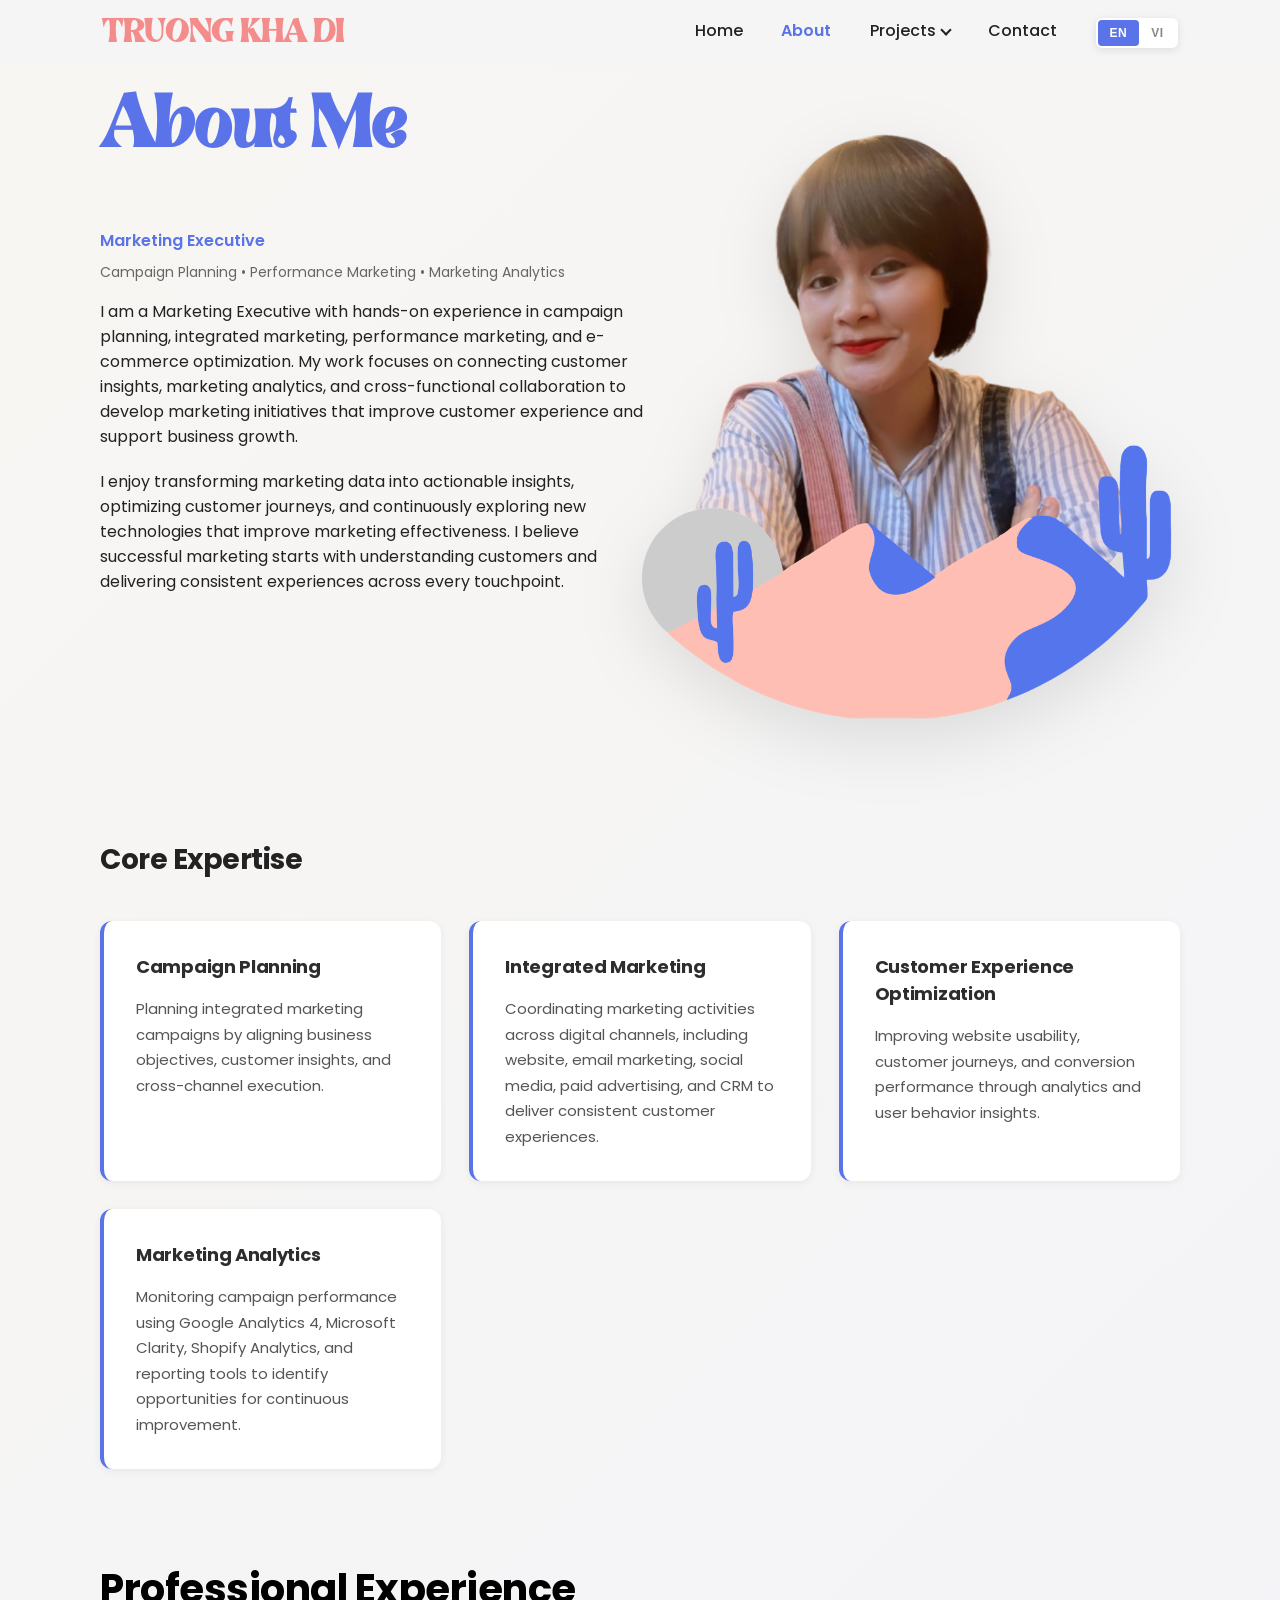
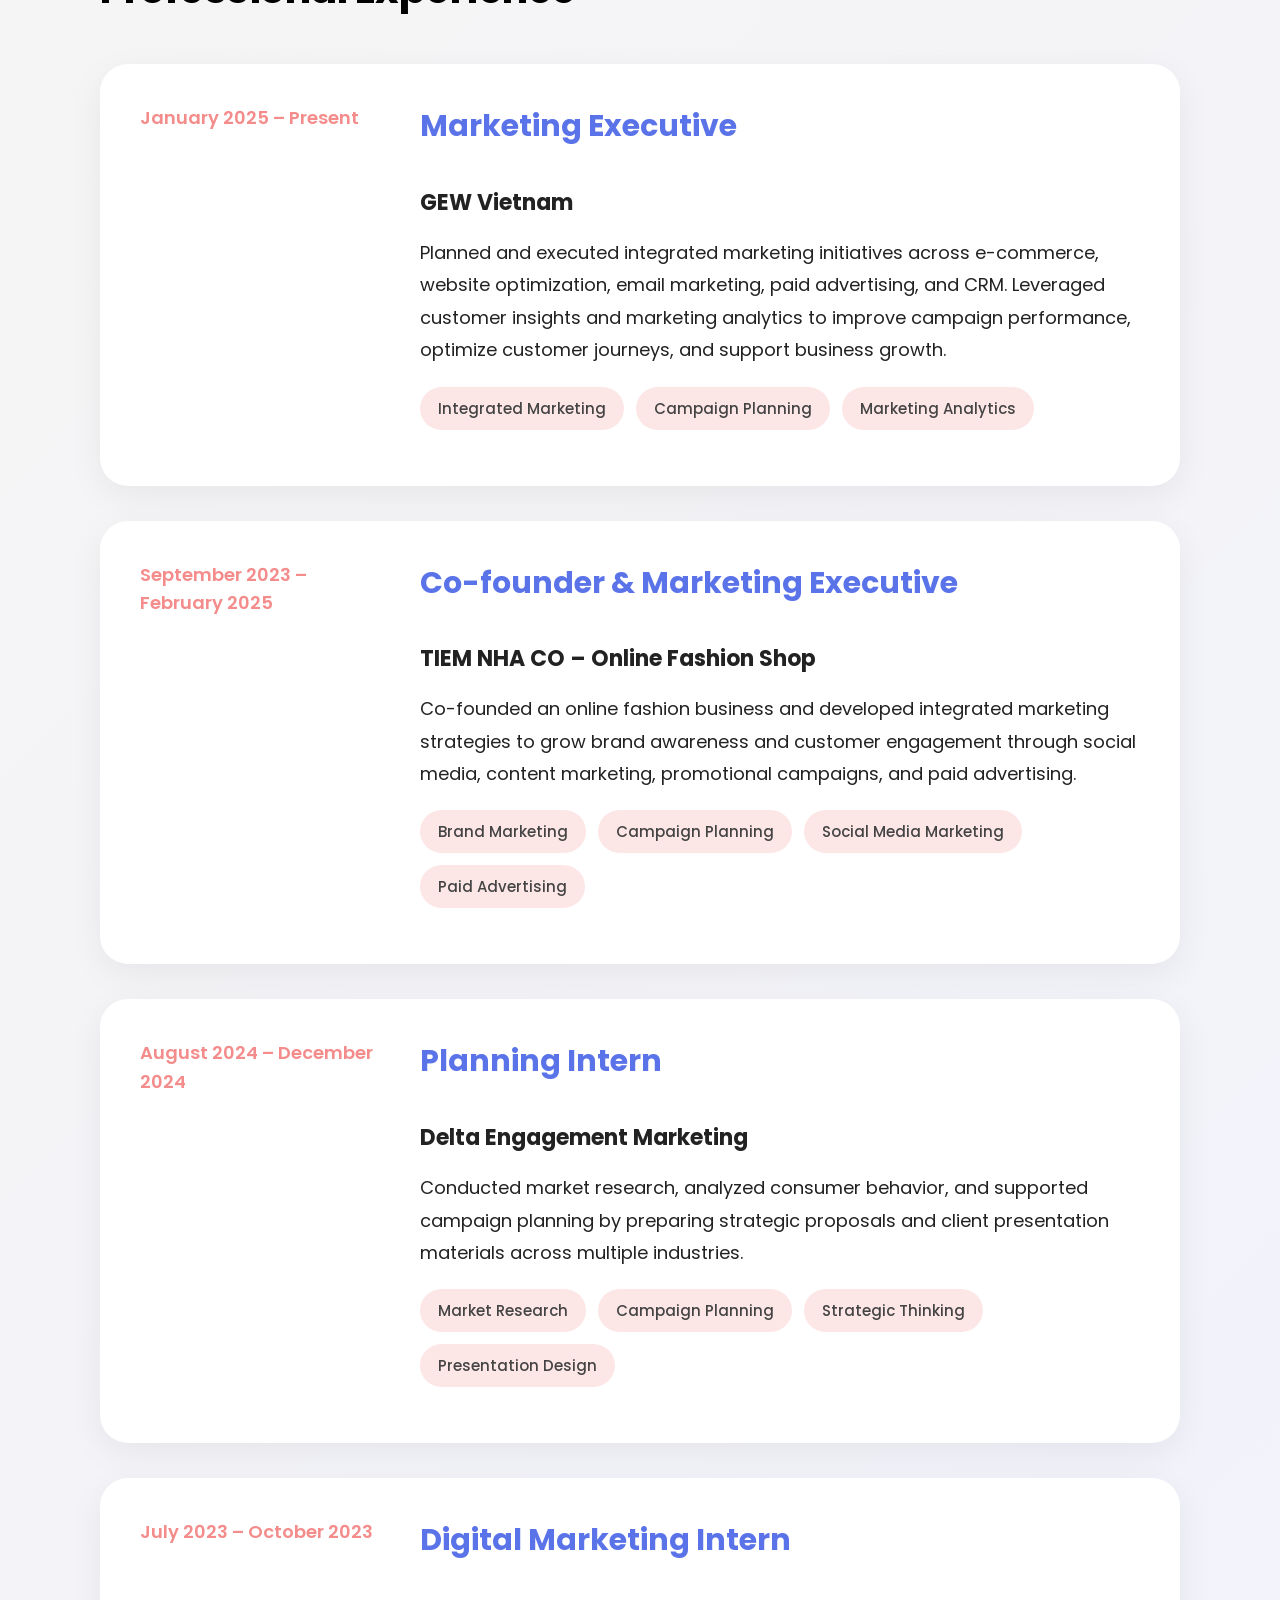
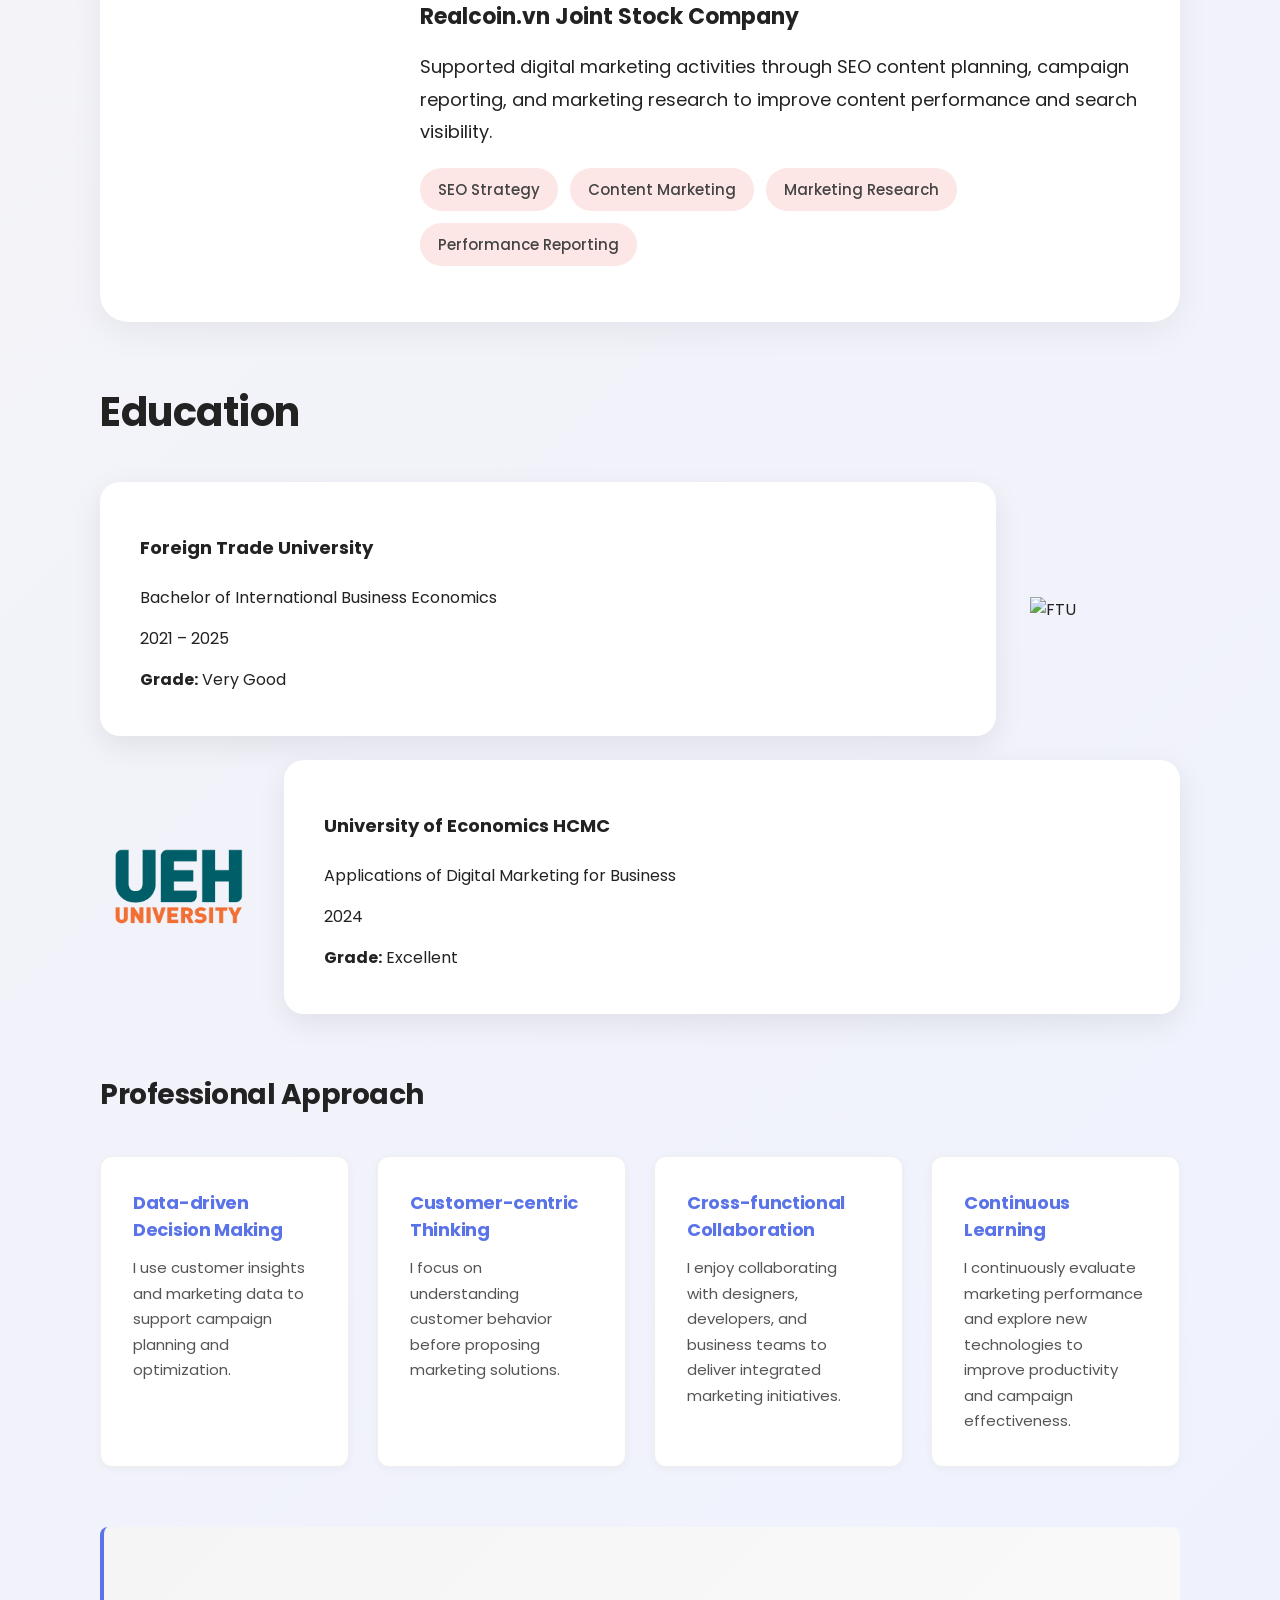
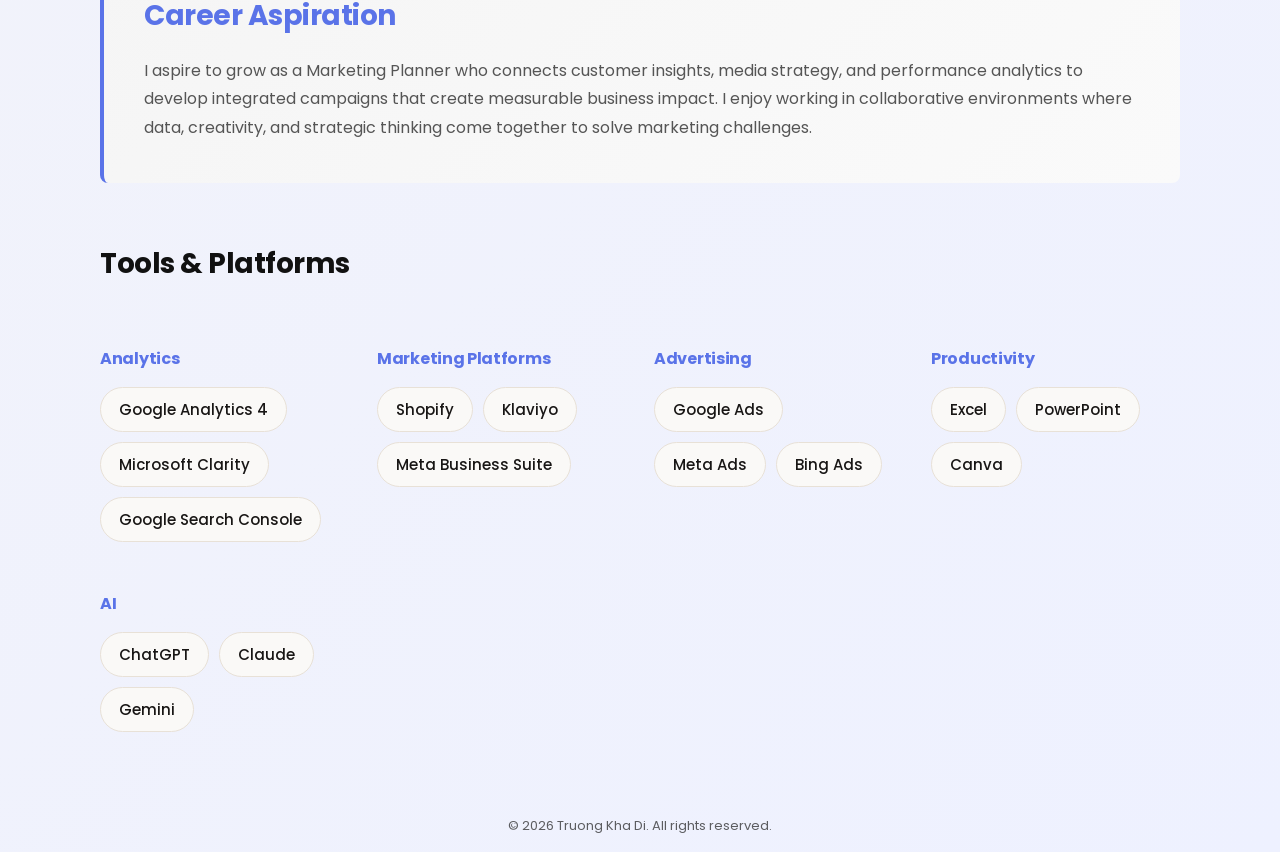
==== commit d6cb7203: "done" ====
--- a/html/About.html
+++ b/html/About.html
@@ -314,7 +314,7 @@
                     <div class="tool-tags">
                         <span class="tool-tag">ChatGPT</span>
                         <span class="tool-tag">Claude</span>
-                        <span class="tool-tag">Midjourney</span>
+                        <span class="tool-tag">Gemini</span>
                     </div>
                 </div>
 
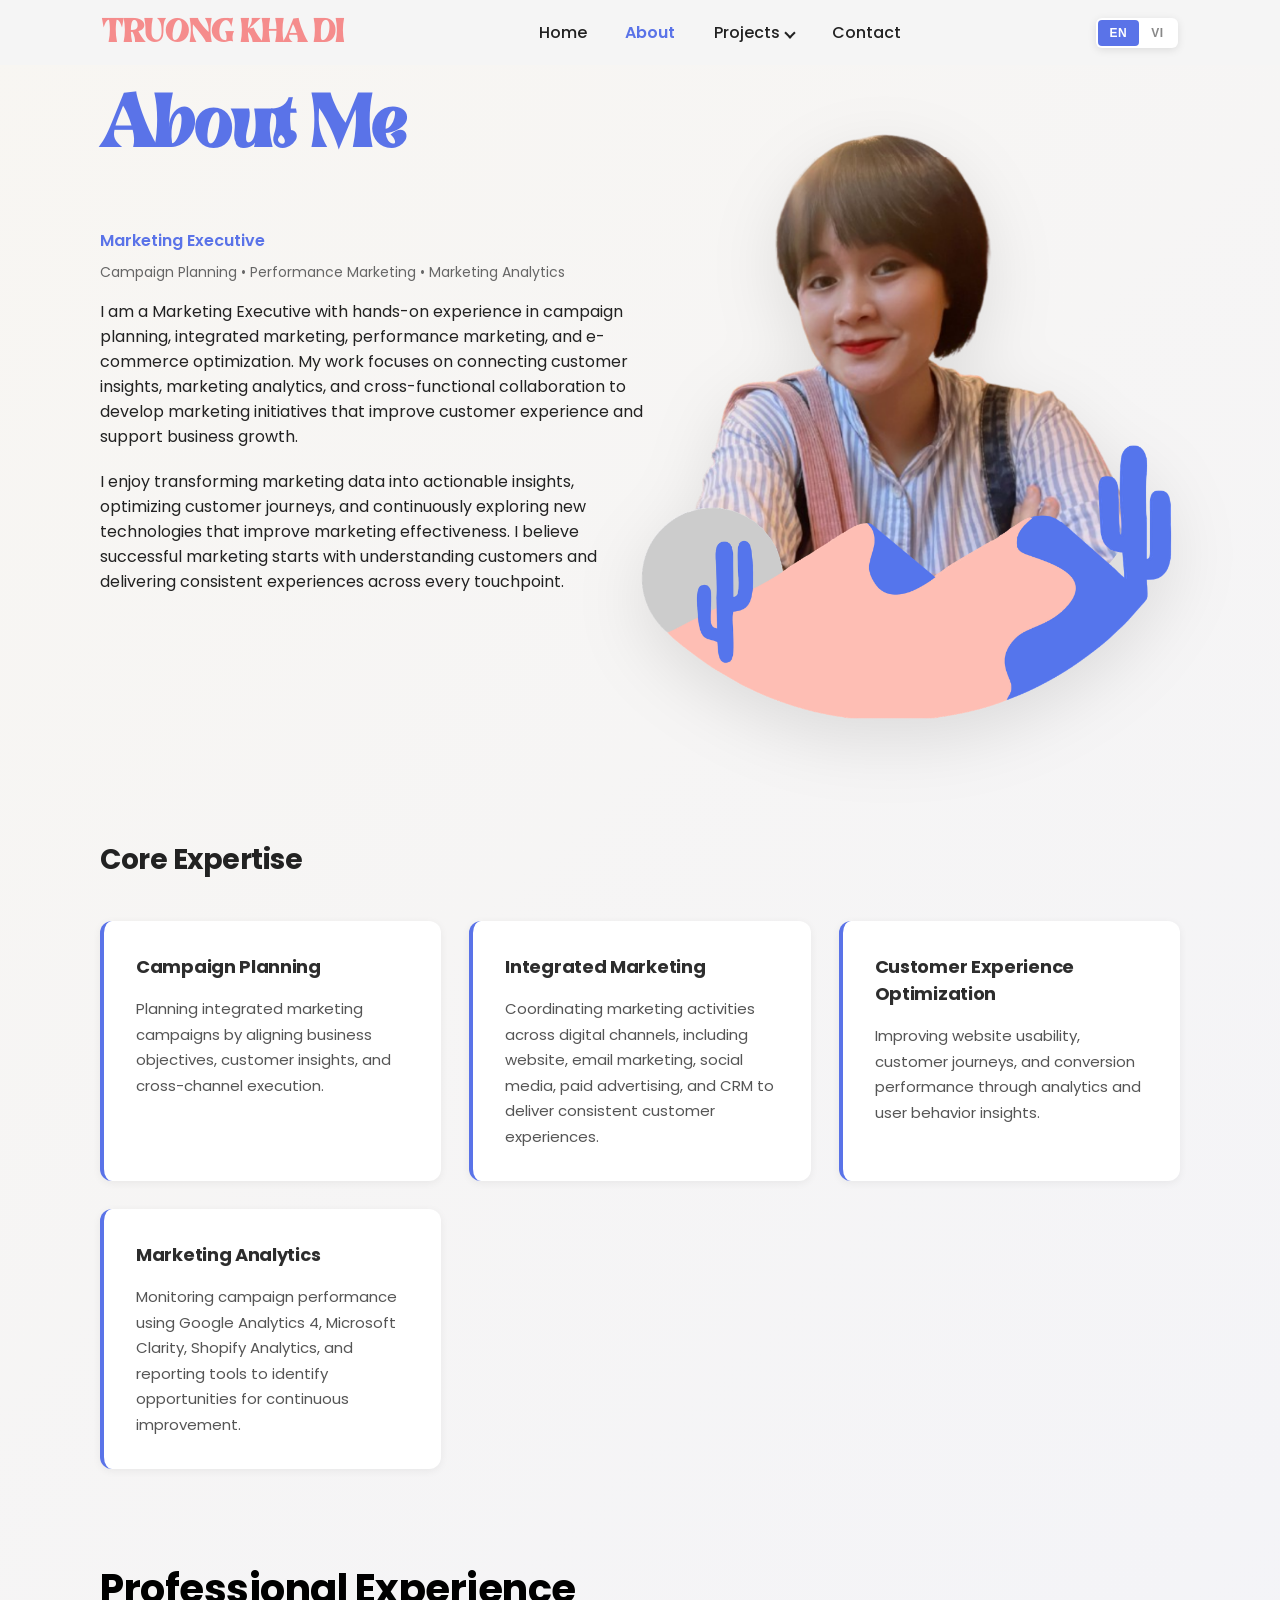
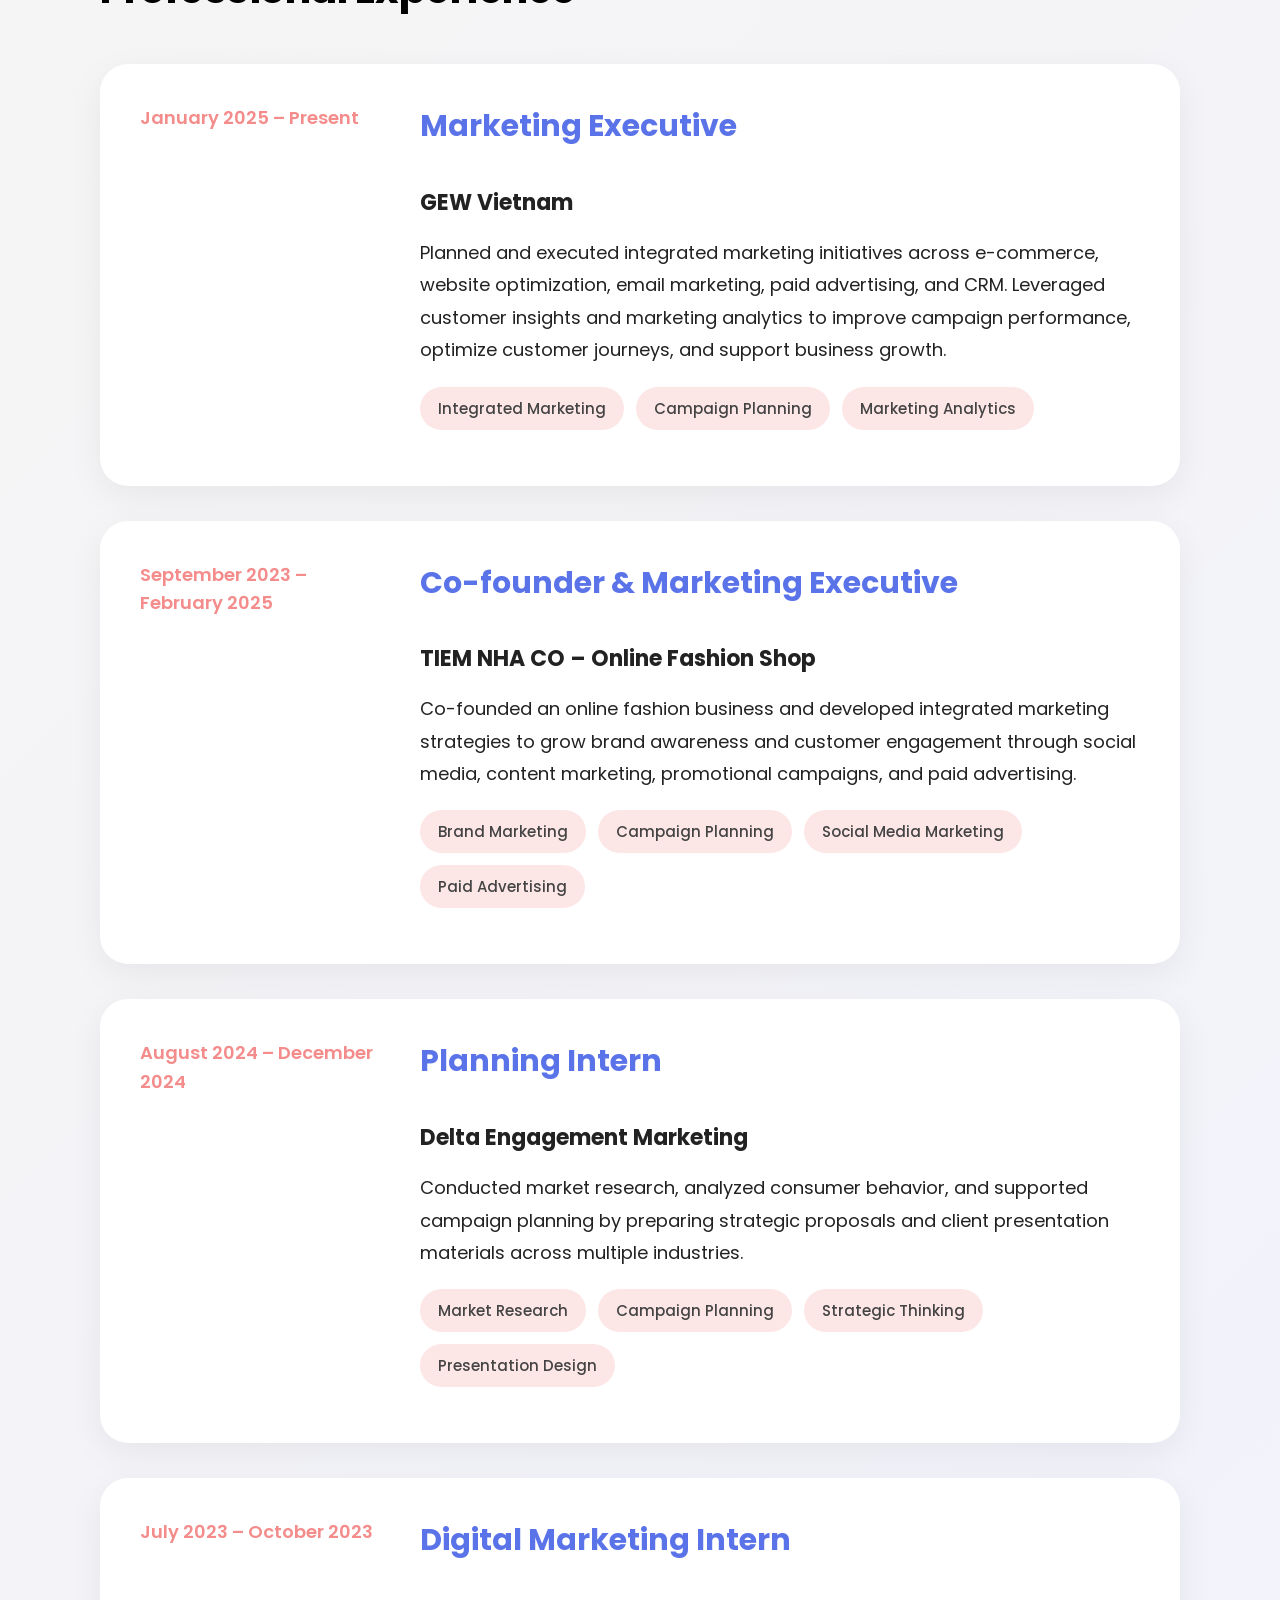
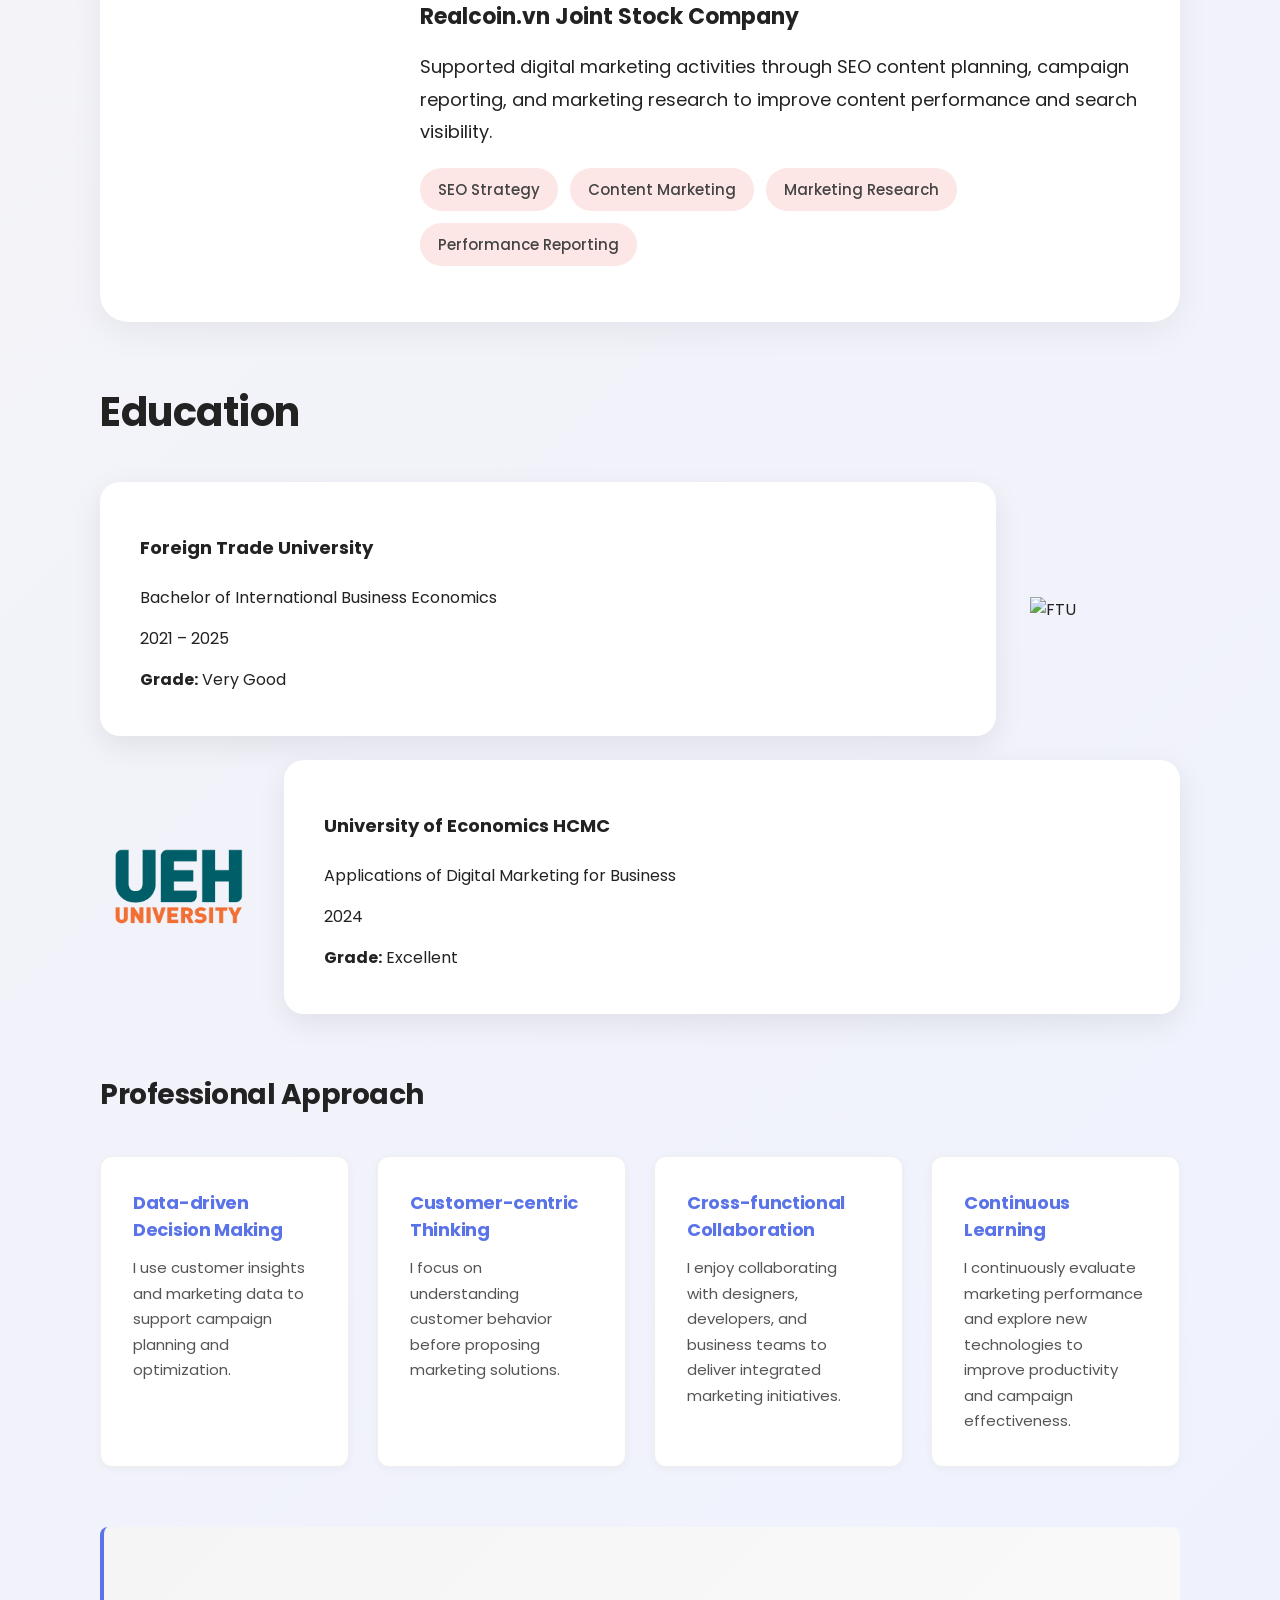
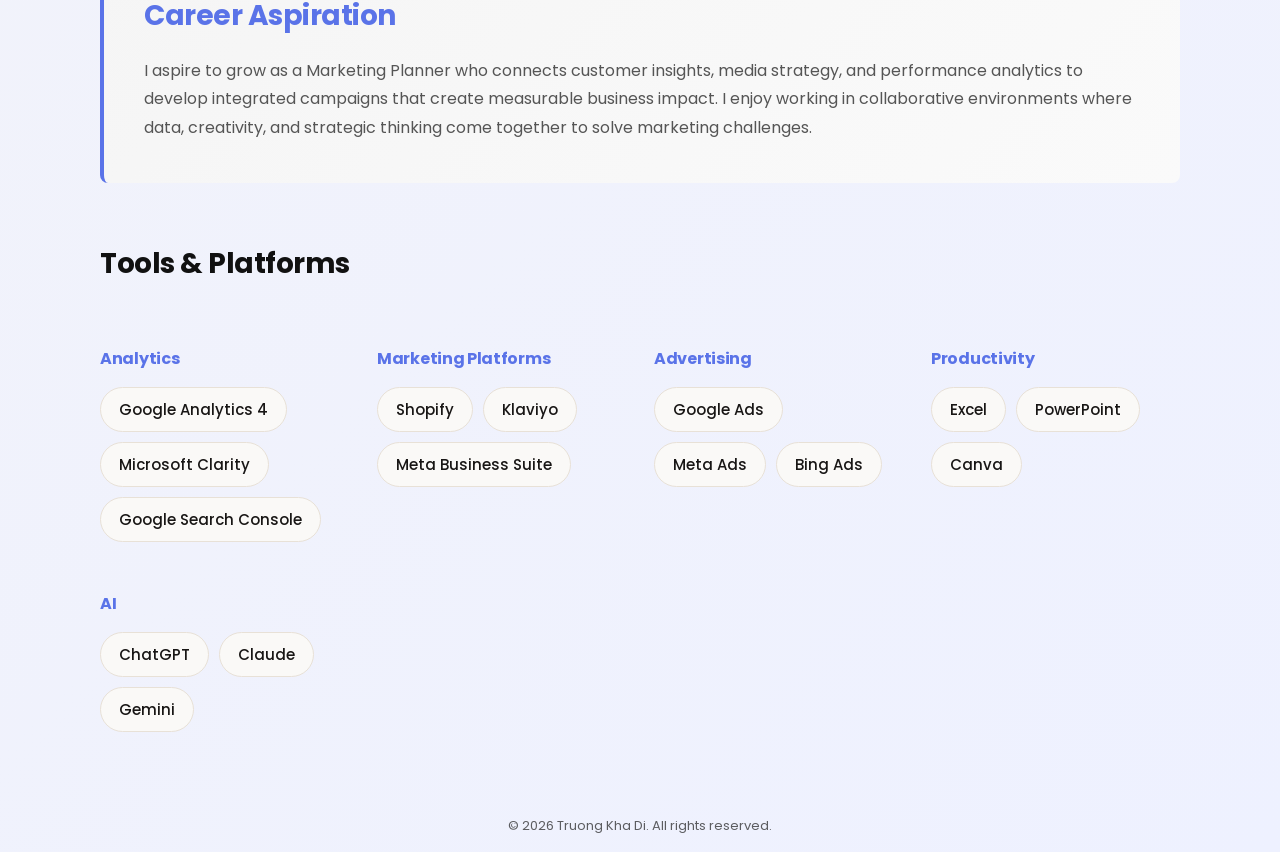
==== commit 7ab406ed: "Fix mobile nav dropdown and header layout The mobile dropdown rules lived earlier in the stylesheet " ====
--- a/html/About.html
+++ b/html/About.html
@@ -34,12 +34,12 @@
             </div>
 
             <a href="Contact.html" data-i18n="nav.contact">Contact</a>
-
-            <div class="language-toggle">
-                <button id="lang-en" class="active" onclick="window.i18n.setLanguage('en')">EN</button>
-                <button id="lang-vi" onclick="window.i18n.setLanguage('vi')">VI</button>
-            </div>
         </nav>
+
+        <div class="language-toggle">
+            <button id="lang-en" class="active" onclick="window.i18n.setLanguage('en')">EN</button>
+            <button id="lang-vi" onclick="window.i18n.setLanguage('vi')">VI</button>
+        </div>
     </header>
 
     <section class="page-section about-page">
--- a/css/style.css
+++ b/css/style.css
@@ -75,18 +75,24 @@
 @media (max-width: 768px) {
 
     .header {
-        padding: 12px 16px 12px 0;
-        flex-direction: column;
-        align-items: flex-start;
-        gap: 12px;
+        padding: 12px 16px;
+        display: grid;
+        grid-template-columns: auto 1fr auto;
+        gap: 0;
         background: #f5f5f5;
+        align-items: center;
     }
 
     .logo {
         font-size: 18px;
-        width: 100%;
-        padding-left: 16px;
+        width: auto;
+        padding-left: 0;
         margin: 0;
+    }
+
+    .language-toggle {
+        grid-column: 2;
+        grid-row: 1;
     }
 
     nav {
@@ -95,10 +101,14 @@
         flex-wrap: nowrap;
         width: 100%;
         margin: 0;
-        padding-left: 16px;
+        padding-left: 0;
+        padding-right: 0;
+        margin-top: 12px;
         margin-bottom: 0;
         font-size: 13px;
         justify-content: flex-start;
+        grid-column: 1 / -1;
+        grid-row: 2;
     }
 
     nav a {
@@ -115,40 +125,8 @@
         padding-top: 140px;
     }
 
-    /* Mobile dropdown flows inline instead of floating */
     .nav-dropdown {
         width: auto;
-    }
-
-    .dropdown-menu {
-        position: static;
-        min-width: 0;
-        margin-top: 0;
-        box-shadow: none;
-        background: transparent;
-        padding: 0;
-
-        max-height: 0;
-        overflow: hidden;
-        opacity: 1;
-        visibility: visible;
-        transform: none;
-        transition: max-height 0.3s ease;
-    }
-
-    .nav-dropdown.open .dropdown-menu {
-        max-height: 500px;
-        transform: none;
-    }
-
-    .dropdown-menu a {
-        padding: 6px 0 6px 14px;
-        font-size: 14px;
-    }
-
-    .dropdown-menu a:hover {
-        background: transparent;
-        color: #5a73e8;
     }
 }
 
@@ -900,6 +878,10 @@
     background: linear-gradient(135deg, #f5f5f5 0%, #fafafa 100%);
     border-left: 4px solid #5a73e8;
     border-radius: 8px;
+    display: flex;
+    flex-direction: column;
+    justify-content: center;
+    min-height: 250px;
 }
 
 .career-aspiration h3 {
@@ -2240,4 +2222,38 @@
         font-size: 14px;
         line-height: 1.7;
     }
+}
+
+/* ================= MOBILE NAV DROPDOWN =================
+   Đặt cuối file để ghi đè rule desktop .dropdown-menu ở trên. */
+
+@media (max-width: 768px) {
+    .dropdown-menu {
+        position: absolute;
+        top: 100%;
+        left: 0;
+        min-width: 0;
+        width: min(62vw, 230px);
+        max-width: min(62vw, 230px);
+        margin-top: 8px;
+        padding: 6px 0;
+
+        background: #f5f5f5;
+        border-radius: 12px;
+        box-shadow: 0 15px 40px rgba(0, 0, 0, 0.12);
+    }
+
+    .dropdown-menu a {
+        padding: 9px 16px;
+        font-size: 13px;
+        line-height: 1.4;
+        white-space: normal;
+        overflow-wrap: break-word;
+    }
+
+    .dropdown-menu a:hover,
+    .dropdown-menu a:active {
+        background: #eef1ff;
+        color: #5a73e8;
+    }
 }
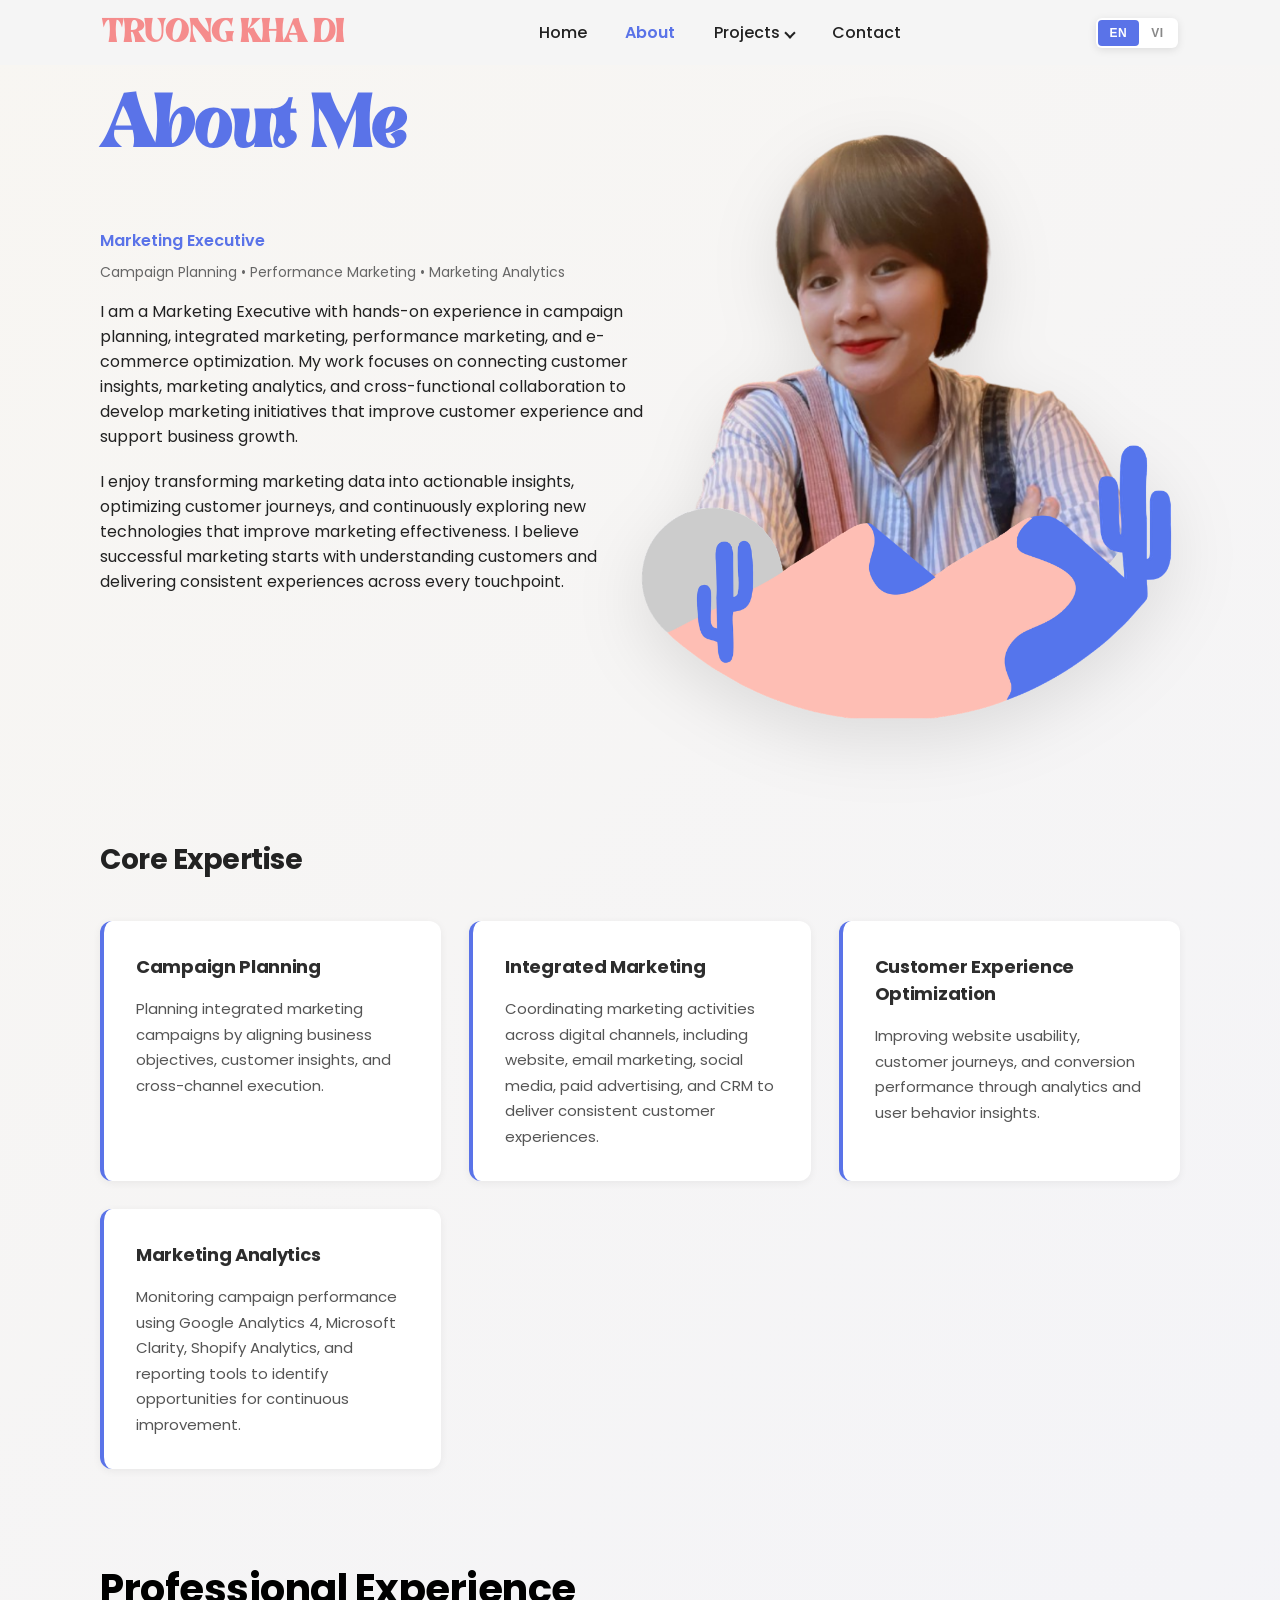
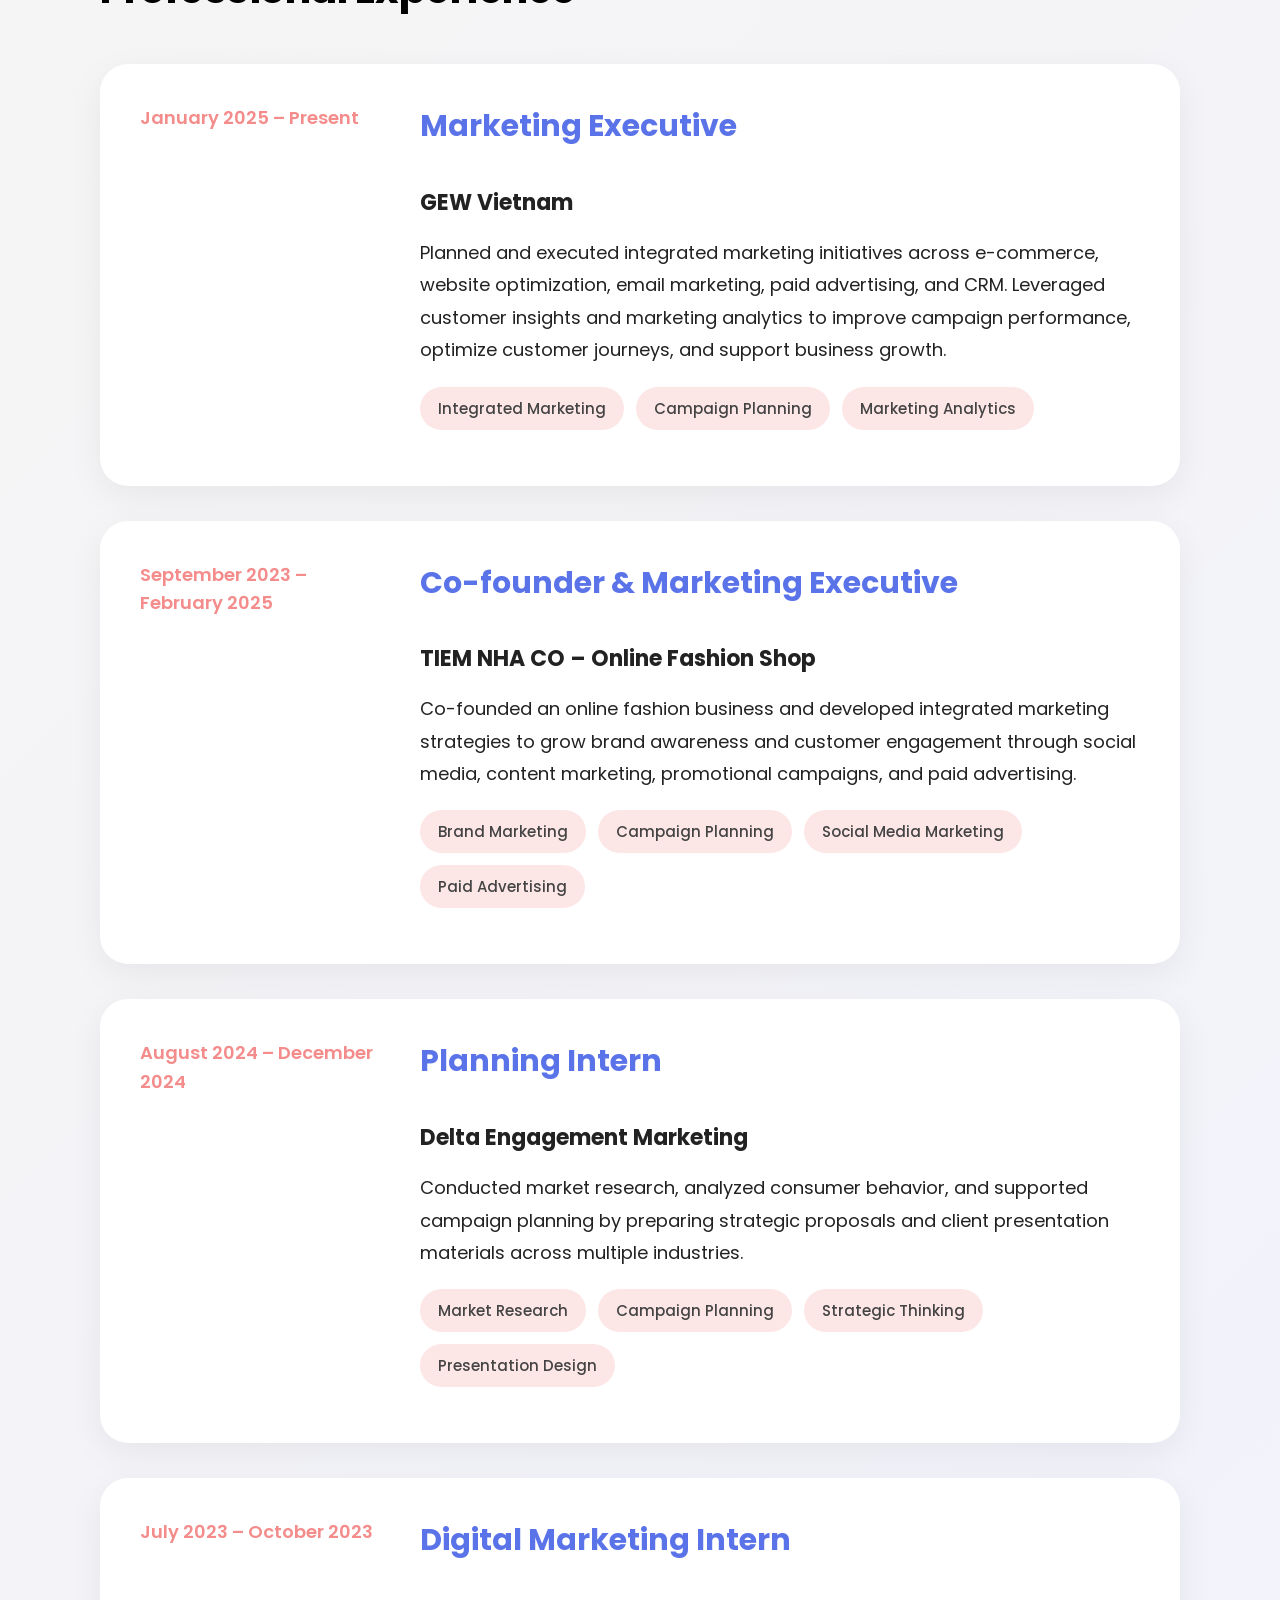
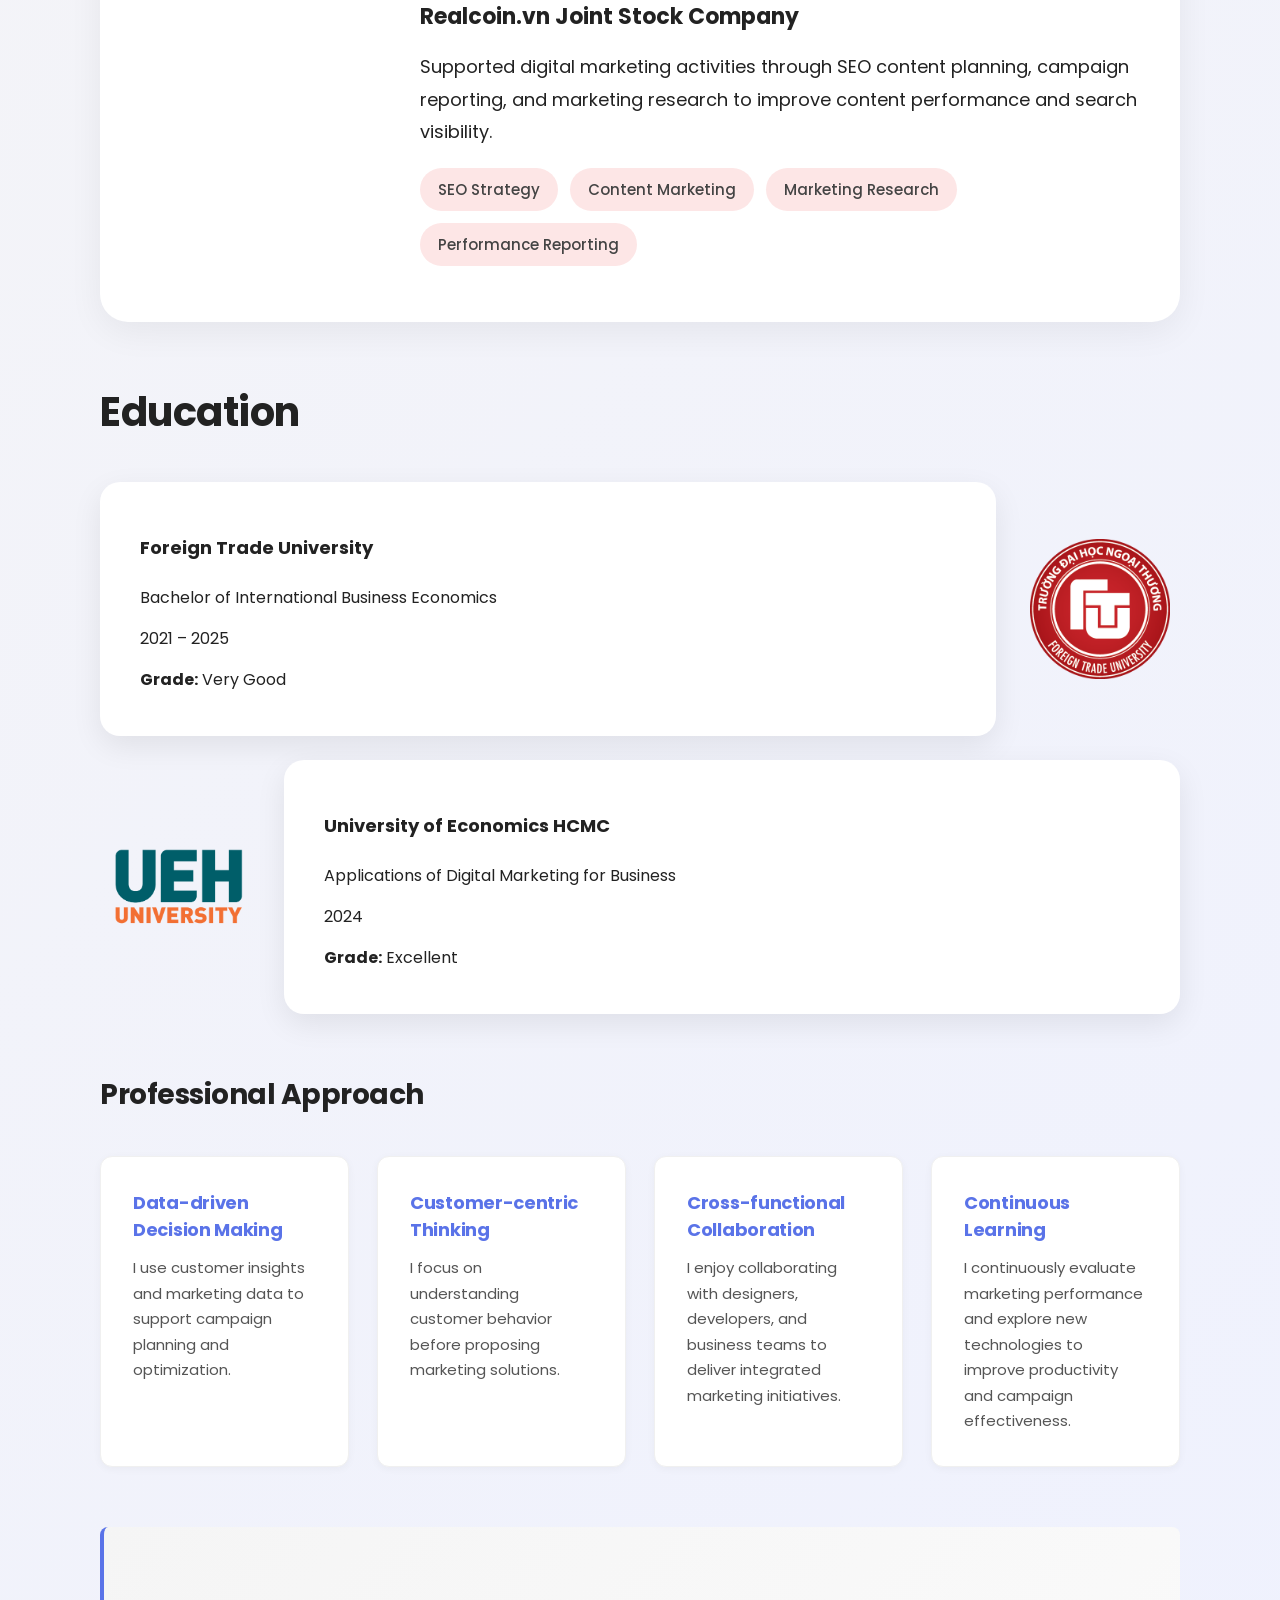
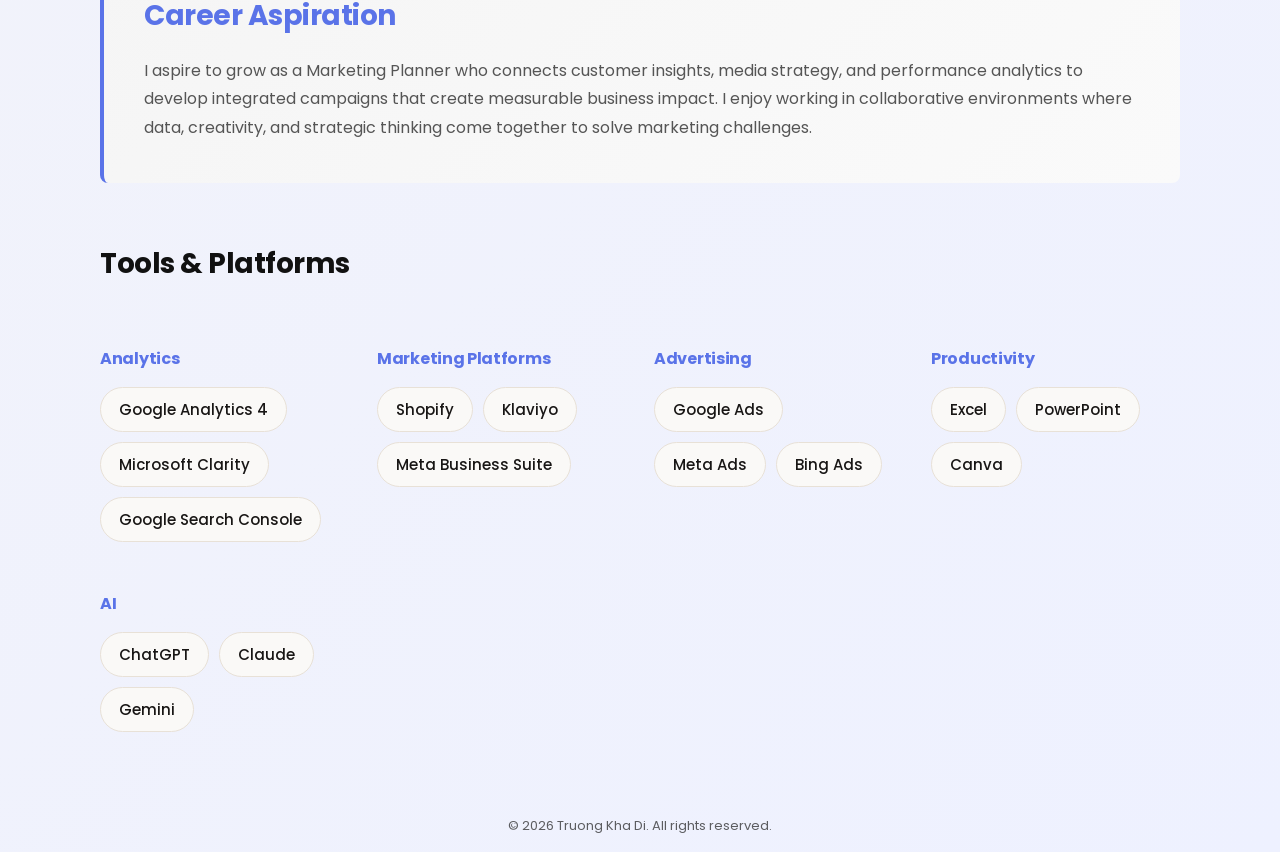
==== commit c584bbaf: "Fix image path case sensitivity issues - About.html: ftu-logo.png → FTU-logo.png (file has uppercase" ====
--- a/html/About.html
+++ b/html/About.html
@@ -210,7 +210,7 @@
                 </div>
 
                 <div class="education-logo">
-                    <img src="../images/ftu-logo.png" alt="FTU">
+                    <img src="../images/FTU-logo.png" alt="FTU">
                 </div>
             </div>
 
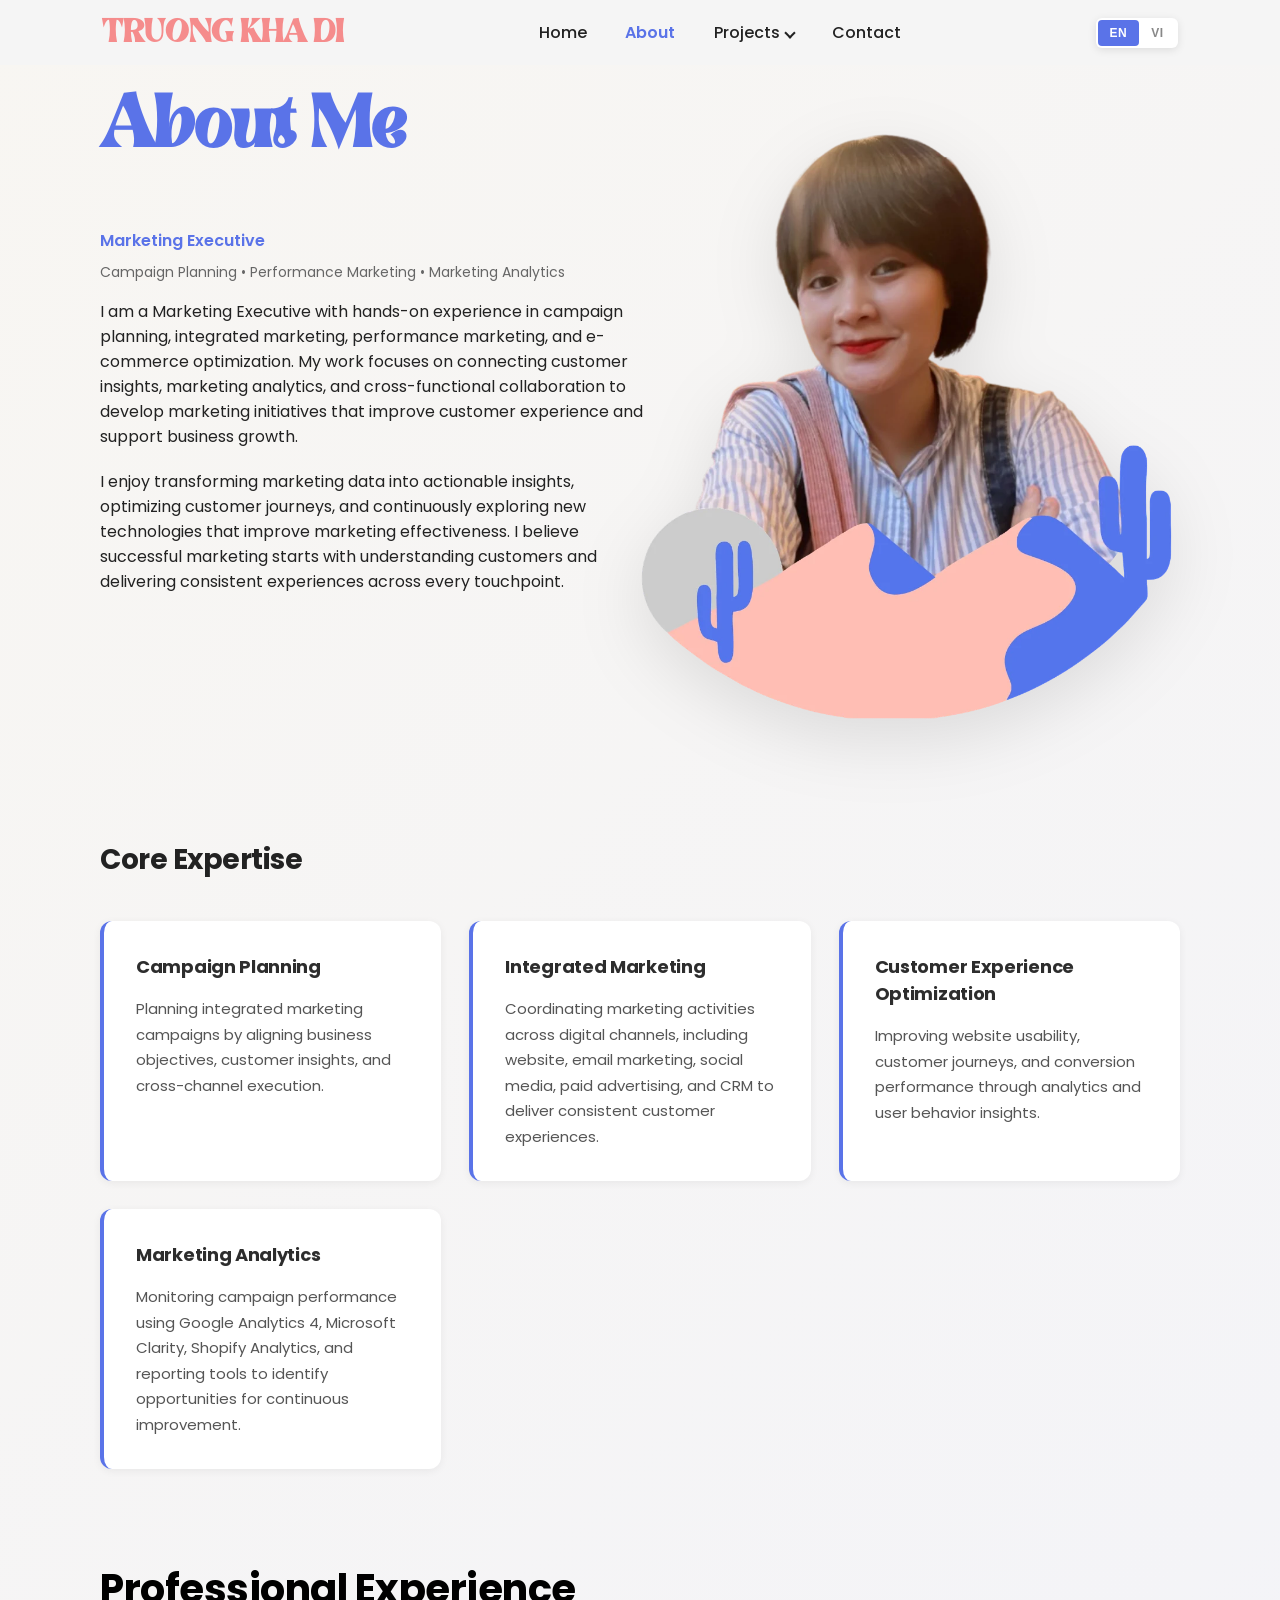
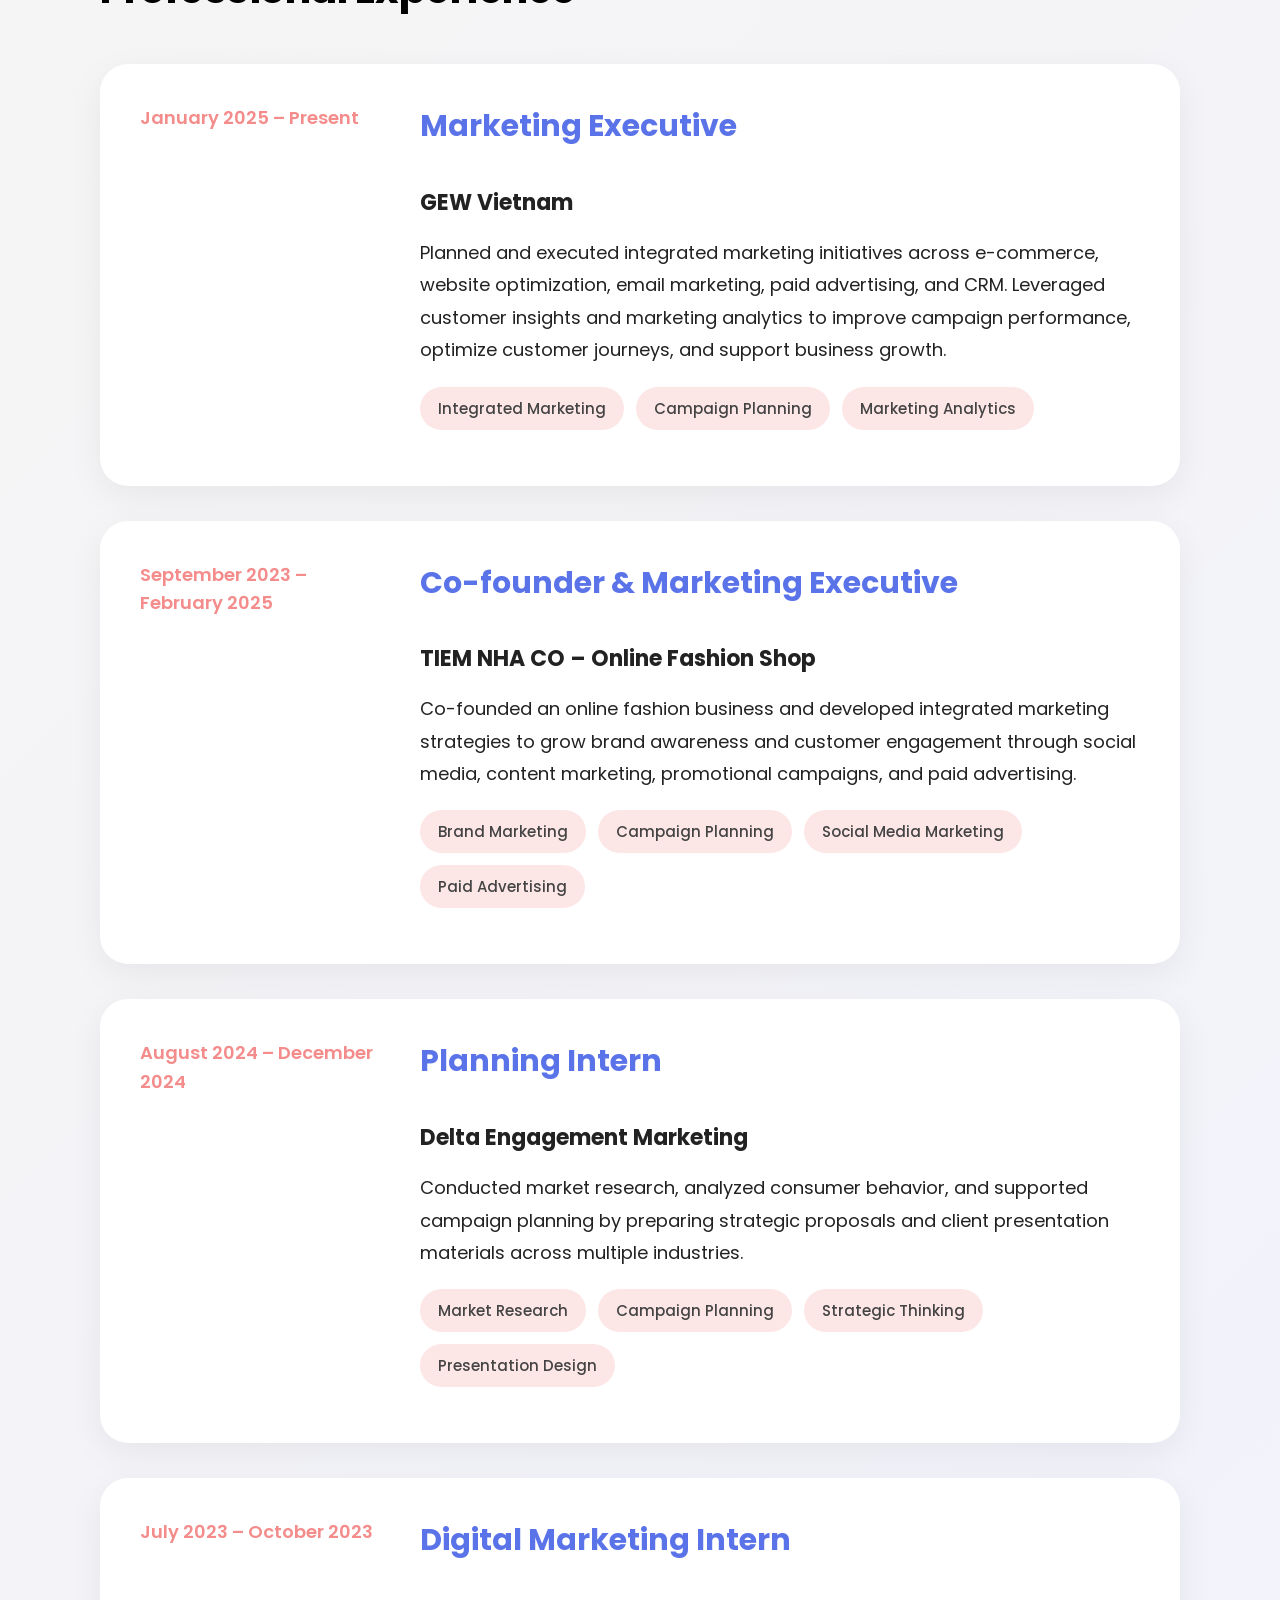
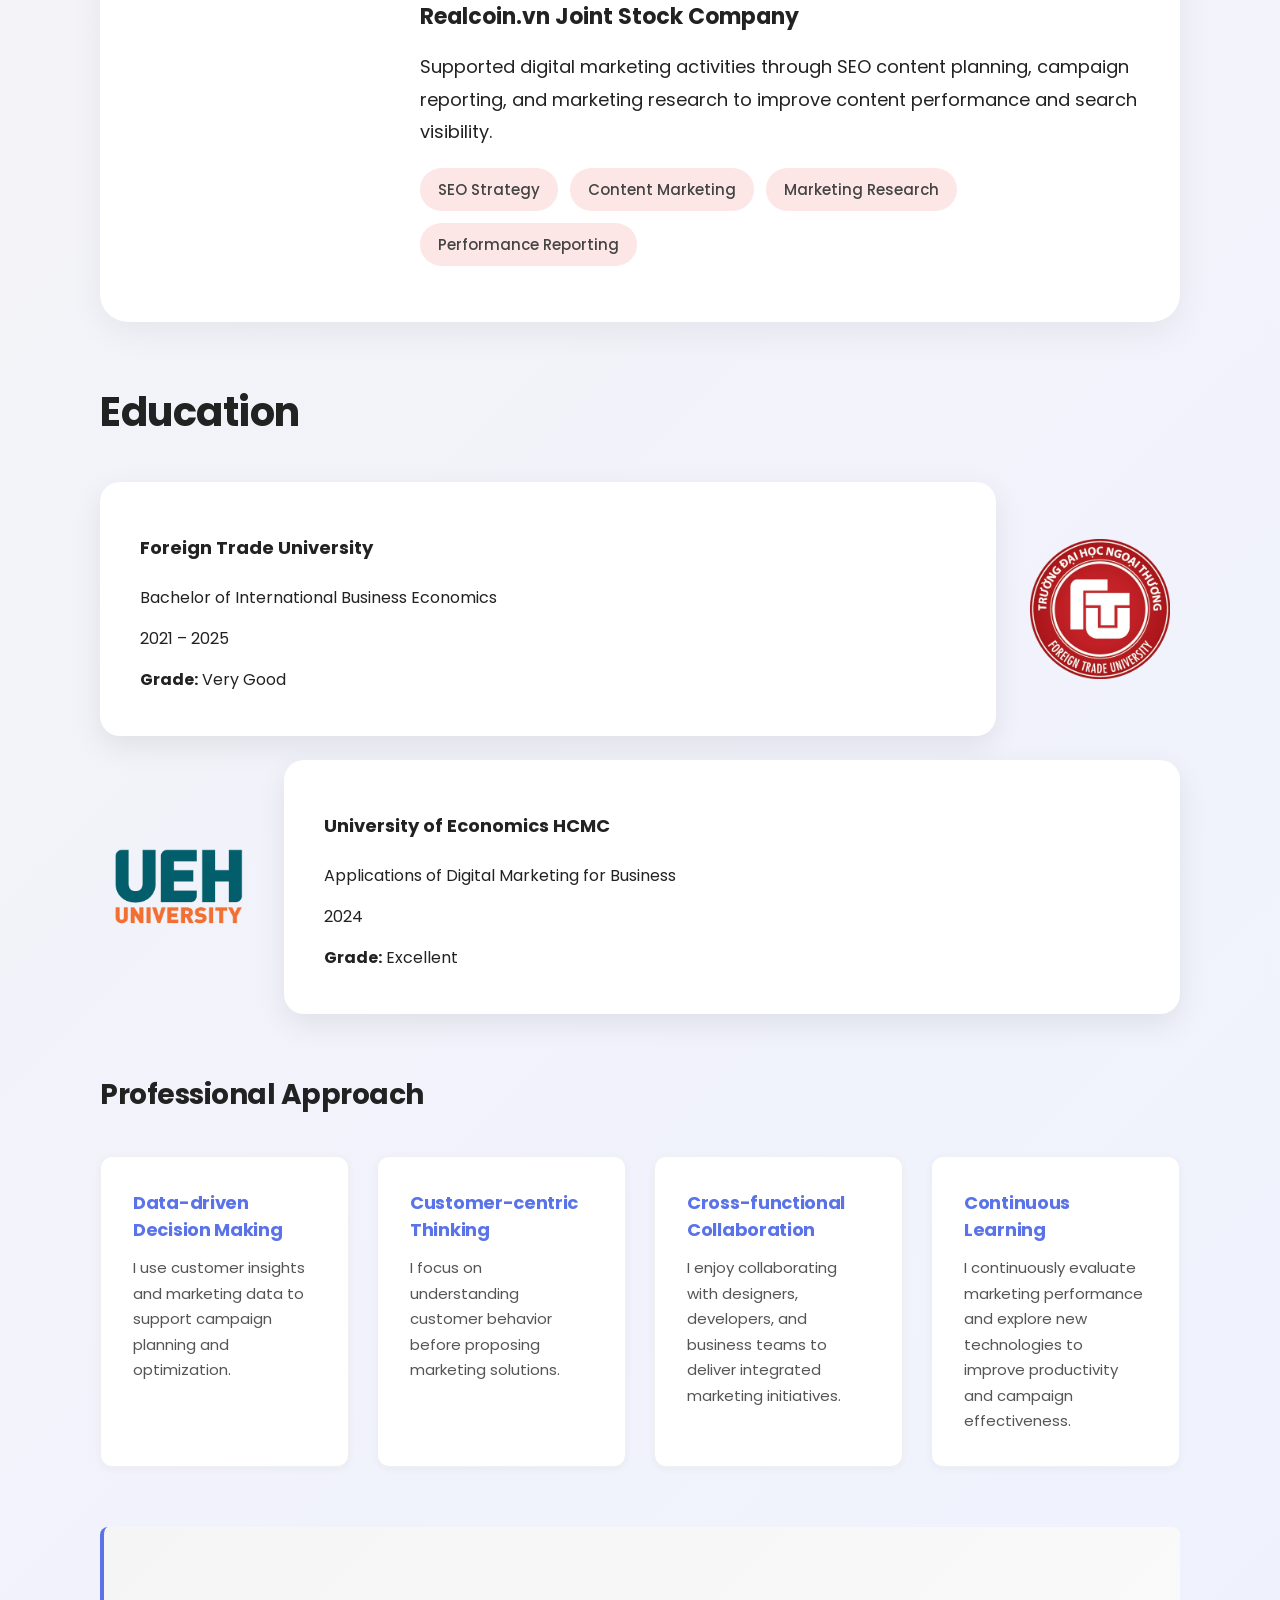
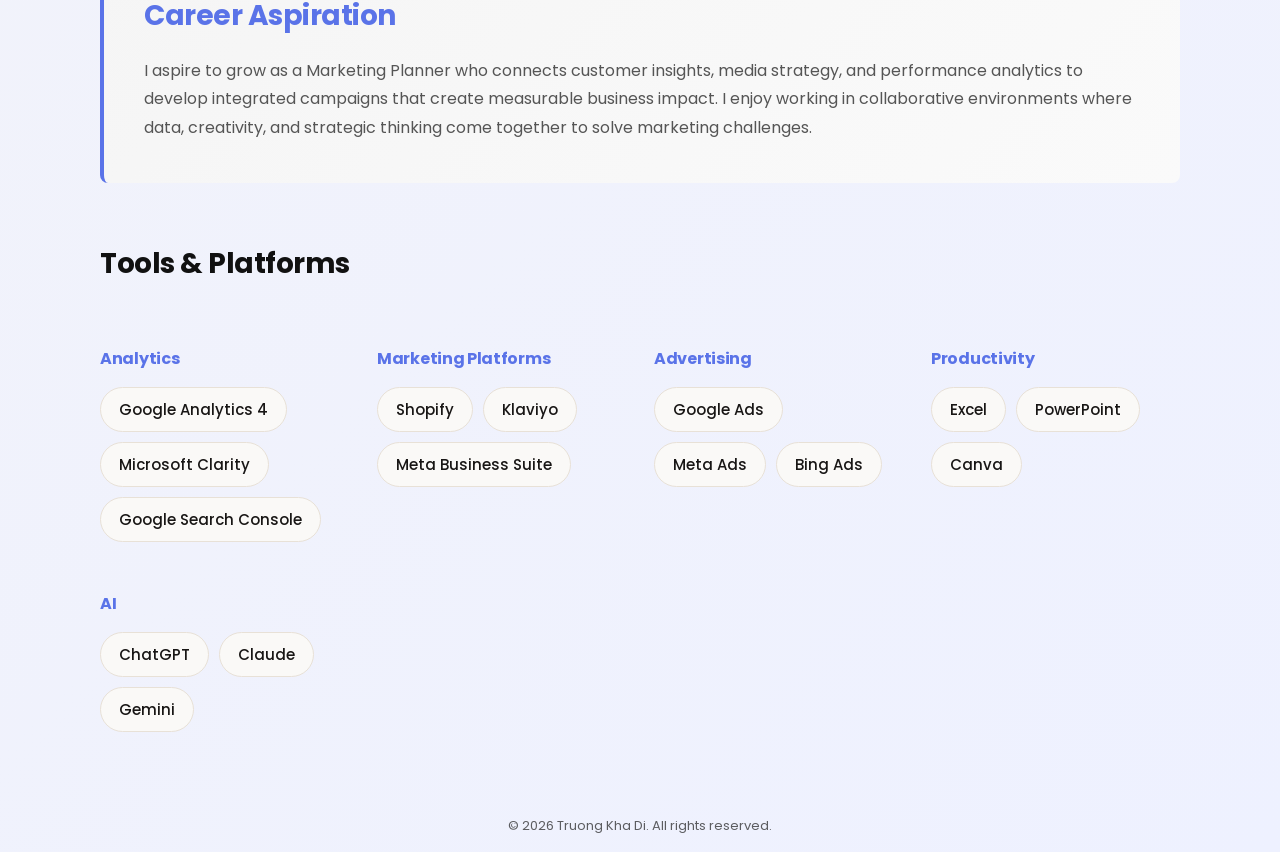
==== commit 310d6a3c: "Your descriptive commit message here" ====
--- a/html/About.html
+++ b/html/About.html
@@ -4,9 +4,10 @@
 <head>
     <meta charset="UTF-8">
     <title>About | Truong Kha Di</title>
+    <link rel="icon" type="image/svg+xml" href="data:image/svg+xml,%3Csvg%20xmlns%3D%22http%3A//www.w3.org/2000/svg%22%20viewBox%3D%220%200%2024%2024%22%3E%3Crect%20x%3D%223%22%20y%3D%2210%22%20width%3D%2218%22%20height%3D%2210%22%20rx%3D%222%22%20fill%3D%22%23f58c8c%22%20stroke%3D%22%23222%22%20stroke-width%3D%221.5%22/%3E%3Cpath%20d%3D%22M7%2010V7a3%203%200%200%201%206%200v3%22%20fill%3D%22none%22%20stroke%3D%22%23222%22%20stroke-width%3D%221.5%22/%3E%3Ccircle%20cx%3D%2212%22%20cy%3D%2215%22%20r%3D%221.5%22%20fill%3D%22%23222%22/%3E%3C/svg%3E">
     <meta name="viewport" content="width=device-width, initial-scale=1.0">
 
-    <link rel="stylesheet" href="../css/style.css">
+    <link rel="stylesheet" href="../css/style.css?v=1.1">
     <link
         href="https://fonts.googleapis.com/css2?family=Playfair+Display:wght@600;800&family=Poppins:wght@300;400;500&display=swap"
         rel="stylesheet">
@@ -15,7 +16,7 @@
 <body>
 
     <header class="header">
-        <div class="logo" data-i18n="nav.logo">TRUONG KHA DI</div>
+        <a href="../index.html" class="logo" data-i18n="nav.logo">TRUONG KHA DI</a>
         <nav>
             <a href="../index.html" data-i18n="nav.home">Home</a>
             <a href="About.html" class="active" data-i18n="nav.about">About</a>
@@ -23,7 +24,8 @@
             <div class="nav-dropdown">
                 <a href="Projects.html" data-i18n="nav.work">Work</a>
                 <div class="dropdown-menu">
-                    <a href="project/ai-image-creation.html" data-i18n="projects.aiImage">AI Image Creation</a>
+                    <a href="project/animation-video.html" data-i18n="projects.animationVideo">Animation &amp; Motion Video</a>
+                    <a href="project/ai-image-creation.html" data-i18n="projects.aiImage">AI Creative Production</a>
                     <a href="project/brand-marketing.html" data-i18n="projects.brandMarketing">Brand Marketing</a>
                     <a href="project/email-marketing.html" data-i18n="projects.emailMarketing">Email Marketing</a>
                     <a href="project/shopify-ux.html" data-i18n="projects.shopifyUx">Shopify &amp; UX/UI</a>
@@ -67,7 +69,7 @@
             </div>
 
             <div class="about-img">
-                <img src="../images/about.png" alt="About Me">
+                <img src="../images/about.webp" alt="About Me" decoding="async">
             </div>
         </section>
 
@@ -210,7 +212,7 @@
                 </div>
 
                 <div class="education-logo">
-                    <img src="../images/FTU-logo.png" alt="FTU">
+                    <img src="../images/FTU-logo.webp" alt="FTU" loading="lazy" decoding="async">
                 </div>
             </div>
 
@@ -224,7 +226,7 @@
                 </div>
 
                 <div class="education-logo">
-                    <img src="../images/ueh-logo.png" alt="UEH">
+                    <img src="../images/ueh-logo.webp" alt="UEH" loading="lazy" decoding="async">
                 </div>
             </div>
         </section>
--- a/css/style.css
+++ b/css/style.css
@@ -171,12 +171,21 @@
     justify-content: flex-end;
 }
 
+/* Logo la the <a> tro ve trang chu. No nam ngoai <nav> nen khong an
+   theo rule "nav a", phai tu bo gach chan va giu mau rieng. */
 .logo {
     font-family: 'Brasika';
     font-size: 26px;
     font-weight: 800;
     color: #f58c8c;
     padding-left: 0;
+    text-decoration: none;
+    display: inline-block;
+    transition: color 0.3s ease;
+}
+
+.logo:hover {
+    color: #5a73e8;
 }
 
 nav a {
@@ -1630,6 +1639,10 @@
 
 @media (max-width:768px){
 
+.work-card {
+    align-items: center;
+    text-align: center;
+}
 
 .page-subtitle{
 
@@ -1757,6 +1770,8 @@
 
 .case-section{
 
+width: 100%;
+
 max-width:1400px;
 
 margin:90px auto;
@@ -1890,6 +1905,8 @@
 }
 
 .case-section{
+
+width: 100%;
 
 padding:0 25px;
 
@@ -2256,4 +2273,347 @@
         background: #eef1ff;
         color: #5a73e8;
     }
-}+
+}
+/* ================= VIDEO MODAL & STORYBOARD EXTENSION ================= */
+.video-modal-overlay {
+    position: fixed;
+    top: 0;
+    left: 0;
+    width: 100%;
+    height: 100%;
+    background: rgba(10, 10, 15, 0.88);
+    backdrop-filter: blur(8px);
+    -webkit-backdrop-filter: blur(8px);
+    z-index: 100000;
+    display: flex;
+    align-items: center;
+    justify-content: center;
+    opacity: 0;
+    visibility: hidden;
+    transition: opacity 0.3s ease, visibility 0.3s ease;
+    padding: 20px;
+    box-sizing: border-box;
+}
+
+.video-modal-overlay.active {
+    opacity: 1;
+    visibility: visible;
+}
+
+.video-modal-container {
+    position: relative;
+    width: 100%;
+    max-width: 900px;
+    background: #000;
+    border-radius: 16px;
+    overflow: hidden;
+    box-shadow: 0 25px 60px rgba(0, 0, 0, 0.6);
+    transform: scale(0.95);
+    transition: transform 0.3s ease, max-width 0.3s ease;
+}
+
+.video-modal-container.is-vertical {
+    max-width: min(420px, 90vw);
+    max-height: 90vh;
+}
+
+.video-modal-overlay.active .video-modal-container {
+    transform: scale(1);
+}
+
+.video-modal-close {
+    position: absolute;
+    top: 12px;
+    right: 12px;
+    width: 40px;
+    height: 40px;
+    border-radius: 50%;
+    background: rgba(0, 0, 0, 0.7);
+    color: #fff;
+    border: 1px solid rgba(255, 255, 255, 0.2);
+    font-size: 24px;
+    display: flex;
+    align-items: center;
+    justify-content: center;
+    cursor: pointer;
+    z-index: 10;
+    transition: all 0.2s ease;
+    line-height: 1;
+}
+
+.video-modal-close:hover {
+    background: #f58c8c;
+    border-color: #f58c8c;
+    transform: rotate(90deg);
+}
+
+.video-modal-body {
+    position: relative;
+    padding-bottom: 56.25%; /* 16:9 aspect ratio */
+    height: 0;
+    overflow: hidden;
+    background: #000;
+}
+
+.video-modal-container.is-vertical .video-modal-body {
+    padding-bottom: 0;
+    height: auto;
+    aspect-ratio: 9 / 16;
+    max-height: 85vh;
+}
+
+.video-modal-body iframe,
+.video-modal-body video {
+    position: absolute;
+    top: 0;
+    left: 0;
+    width: 100%;
+    height: 100%;
+    border: none;
+}
+
+/* ================= STORYBOARD & ANIMATION CARDS ================= */
+.section-intro {
+    margin-bottom: 35px;
+}
+
+.animation-showcase-card {
+    background: #ffffff;
+    border: 1px solid #eef0f3;
+    border-radius: 20px;
+    padding: 32px;
+    margin-top: 35px;
+    margin-bottom: 35px;
+    box-shadow: 0 8px 30px rgba(0, 0, 0, 0.04);
+    transition: box-shadow 0.3s ease, transform 0.3s ease;
+    box-sizing: border-box;
+}
+
+.animation-showcase-card:hover {
+    box-shadow: 0 14px 40px rgba(0, 0, 0, 0.08);
+}
+
+.animation-card-meta {
+    display: flex;
+    justify-content: space-between;
+    align-items: flex-start;
+    margin-top: 0;
+    margin-bottom: 12px;
+    gap: 16px;
+    flex-wrap: wrap;
+}
+
+/* Override .case-section h3 margin: 50px 0 0 0 so top and bottom card spacing are completely balanced */
+.case-section .animation-showcase-card h3,
+.animation-showcase-card h3,
+.animation-showcase-card .animation-card-title,
+.animation-card-title {
+    font-size: 22px;
+    font-weight: 700;
+    color: #1a1a1a;
+    margin: 0 0 8px 0 !important;
+    padding: 0 !important;
+    line-height: 1.3;
+}
+
+.animation-card-tag {
+    display: inline-block;
+    padding: 4px 12px;
+    border-radius: 20px;
+    background: #fff0f0;
+    color: #e56565;
+    font-size: 12px;
+    font-weight: 600;
+    letter-spacing: 0.5px;
+}
+
+.animation-card-desc {
+    font-size: 14.5px;
+    color: #555;
+    line-height: 1.6;
+    margin-top: 0;
+    margin-bottom: 22px;
+}
+
+.storyboard-grid {
+    display: grid;
+    grid-template-columns: repeat(4, 1fr);
+    gap: 16px;
+    margin-bottom: 24px;
+}
+
+.storyboard-frame {
+    position: relative;
+    border-radius: 14px;
+    overflow: hidden;
+    background: #f7f7f8;
+    border: 1px solid #eaedf0;
+    aspect-ratio: 9 / 16;
+    box-shadow: 0 2px 8px rgba(0, 0, 0, 0.03);
+    transition: transform 0.25s ease, box-shadow 0.25s ease;
+}
+
+.storyboard-frame:hover {
+    transform: translateY(-4px);
+    box-shadow: 0 10px 24px rgba(0, 0, 0, 0.1);
+}
+
+.storyboard-frame img {
+    width: 100%;
+    height: 100%;
+    object-fit: cover;
+    display: block;
+    cursor: zoom-in;
+}
+
+.frame-label {
+    position: absolute;
+    bottom: 8px;
+    left: 8px;
+    right: 8px;
+    background: rgba(15, 15, 20, 0.78);
+    color: #fff;
+    font-size: 11px;
+    font-weight: 600;
+    padding: 4px 8px;
+    border-radius: 6px;
+    backdrop-filter: blur(4px);
+    -webkit-backdrop-filter: blur(4px);
+    pointer-events: none;
+    text-align: center;
+    white-space: nowrap;
+    overflow: hidden;
+    text-overflow: ellipsis;
+}
+
+.animation-action-bar {
+    display: flex;
+    align-items: center;
+    justify-content: space-between;
+    gap: 16px;
+    padding-top: 18px;
+    border-top: 1px solid #f0f2f5;
+    flex-wrap: wrap;
+    margin-bottom: 0;
+}
+
+.btn-watch-video {
+    display: inline-flex;
+    align-items: center;
+    gap: 10px;
+    background: #f58c8c;
+    color: #ffffff;
+    font-size: 14px;
+    font-weight: 600;
+    padding: 12px 24px;
+    border-radius: 30px;
+    text-decoration: none;
+    border: none;
+    cursor: pointer;
+    transition: all 0.25s ease;
+    box-shadow: 0 4px 14px rgba(245, 140, 140, 0.35);
+}
+
+.btn-watch-video:hover {
+    background: #e67777;
+    transform: translateY(-2px);
+    box-shadow: 0 6px 18px rgba(245, 140, 140, 0.45);
+    color: #fff;
+}
+
+.btn-watch-video svg {
+    flex-shrink: 0;
+    transition: transform 0.2s ease;
+}
+
+.btn-watch-video:hover svg {
+    transform: scale(1.15);
+}
+
+.animation-details-link {
+    font-size: 14px;
+    font-weight: 600;
+    color: #4b6cb7;
+    text-decoration: none;
+    display: inline-flex;
+    align-items: center;
+    gap: 6px;
+    transition: color 0.2s ease;
+}
+
+.animation-details-link:hover {
+    color: #2b458b;
+    text-decoration: underline;
+}
+
+/* Contact form status */
+.form-status {
+    margin-top: 15px;
+    padding: 12px 16px;
+    border-radius: 8px;
+    font-size: 14px;
+    display: none;
+}
+
+.form-status.loading,
+.form-status.success,
+.form-status.error,
+.form-status.info {
+    display: block;
+}
+
+.form-status.loading {
+    background: #f0f4ff;
+    color: #3b5998;
+}
+
+.form-status.success {
+    background: #eefdf3;
+    color: #1e824c;
+    border: 1px solid #c3e6cb;
+}
+
+.form-status.error {
+    background: #fff3f3;
+    color: #d9534f;
+    border: 1px solid #f5c6cb;
+}
+
+.form-status.info {
+    background: #fff8e6;
+    color: #b78103;
+    border: 1px solid #ffeeba;
+}
+
+/* Responsive Storyboard Grid & Animation Cards */
+@media (max-width: 900px) {
+    .storyboard-grid {
+        grid-template-columns: repeat(2, 1fr);
+        gap: 12px;
+    }
+    .animation-showcase-card {
+        padding: 22px;
+    }
+}
+
+@media (max-width: 500px) {
+    .storyboard-grid {
+        grid-template-columns: repeat(2, 1fr);
+        gap: 8px;
+    }
+    .animation-showcase-card {
+        padding: 18px 14px;
+    }
+    .case-section .animation-showcase-card h3,
+    .animation-showcase-card .animation-card-title {
+        font-size: 18px !important;
+    }
+    .frame-label {
+        font-size: 10px;
+        padding: 3px 5px;
+        bottom: 6px;
+        left: 6px;
+        right: 6px;
+    }
+}
